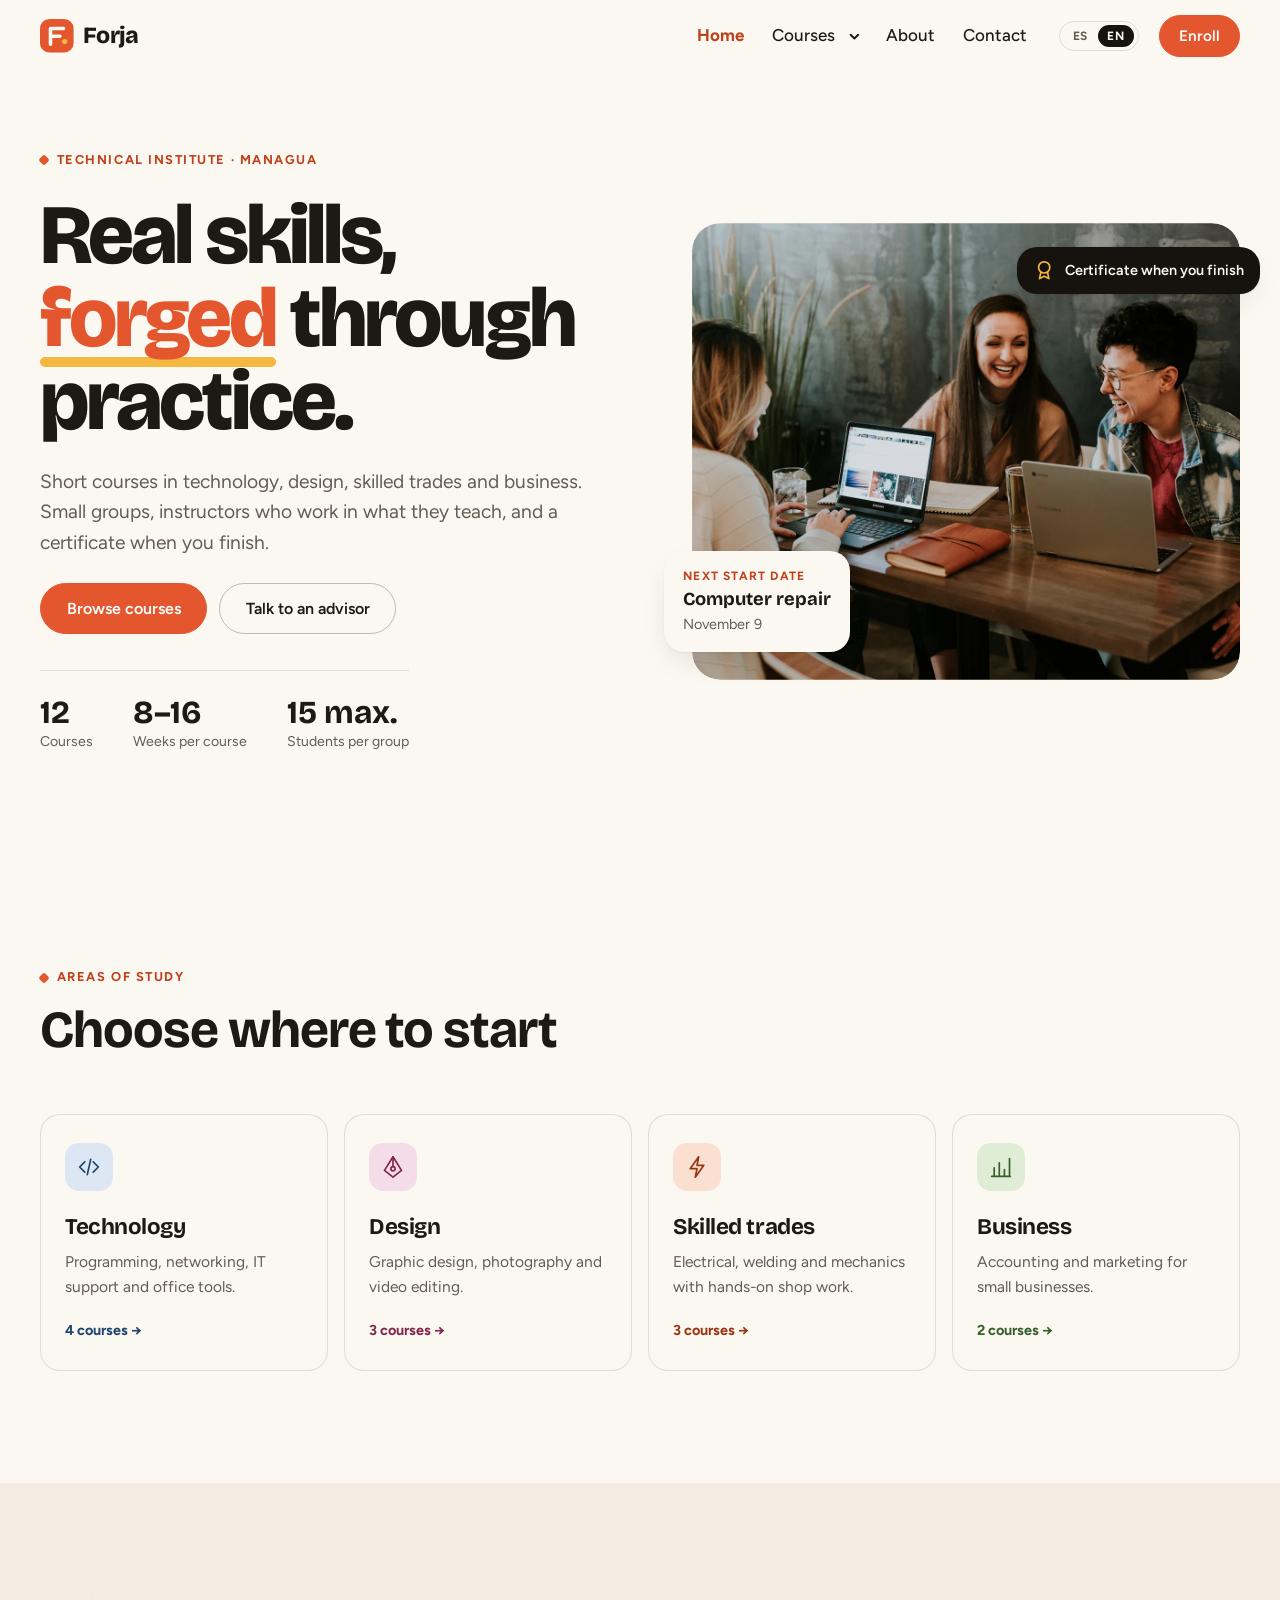
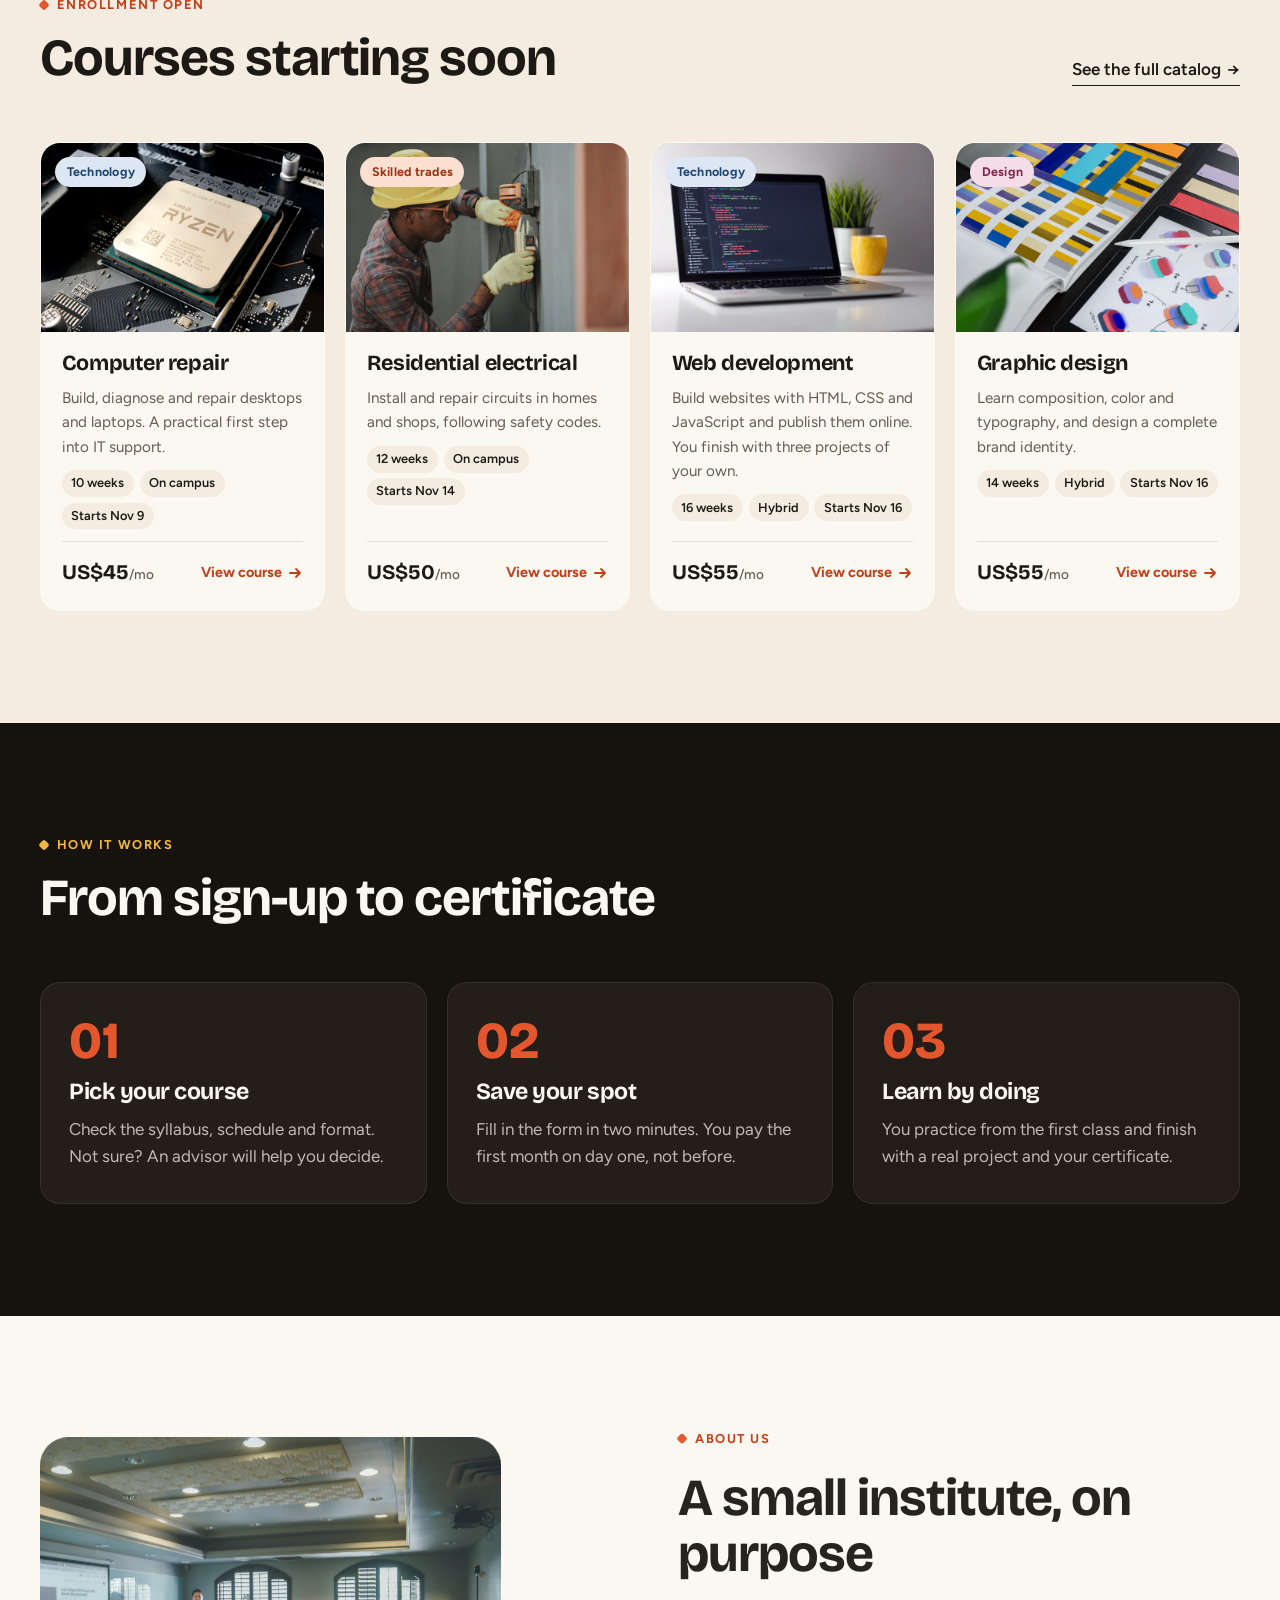
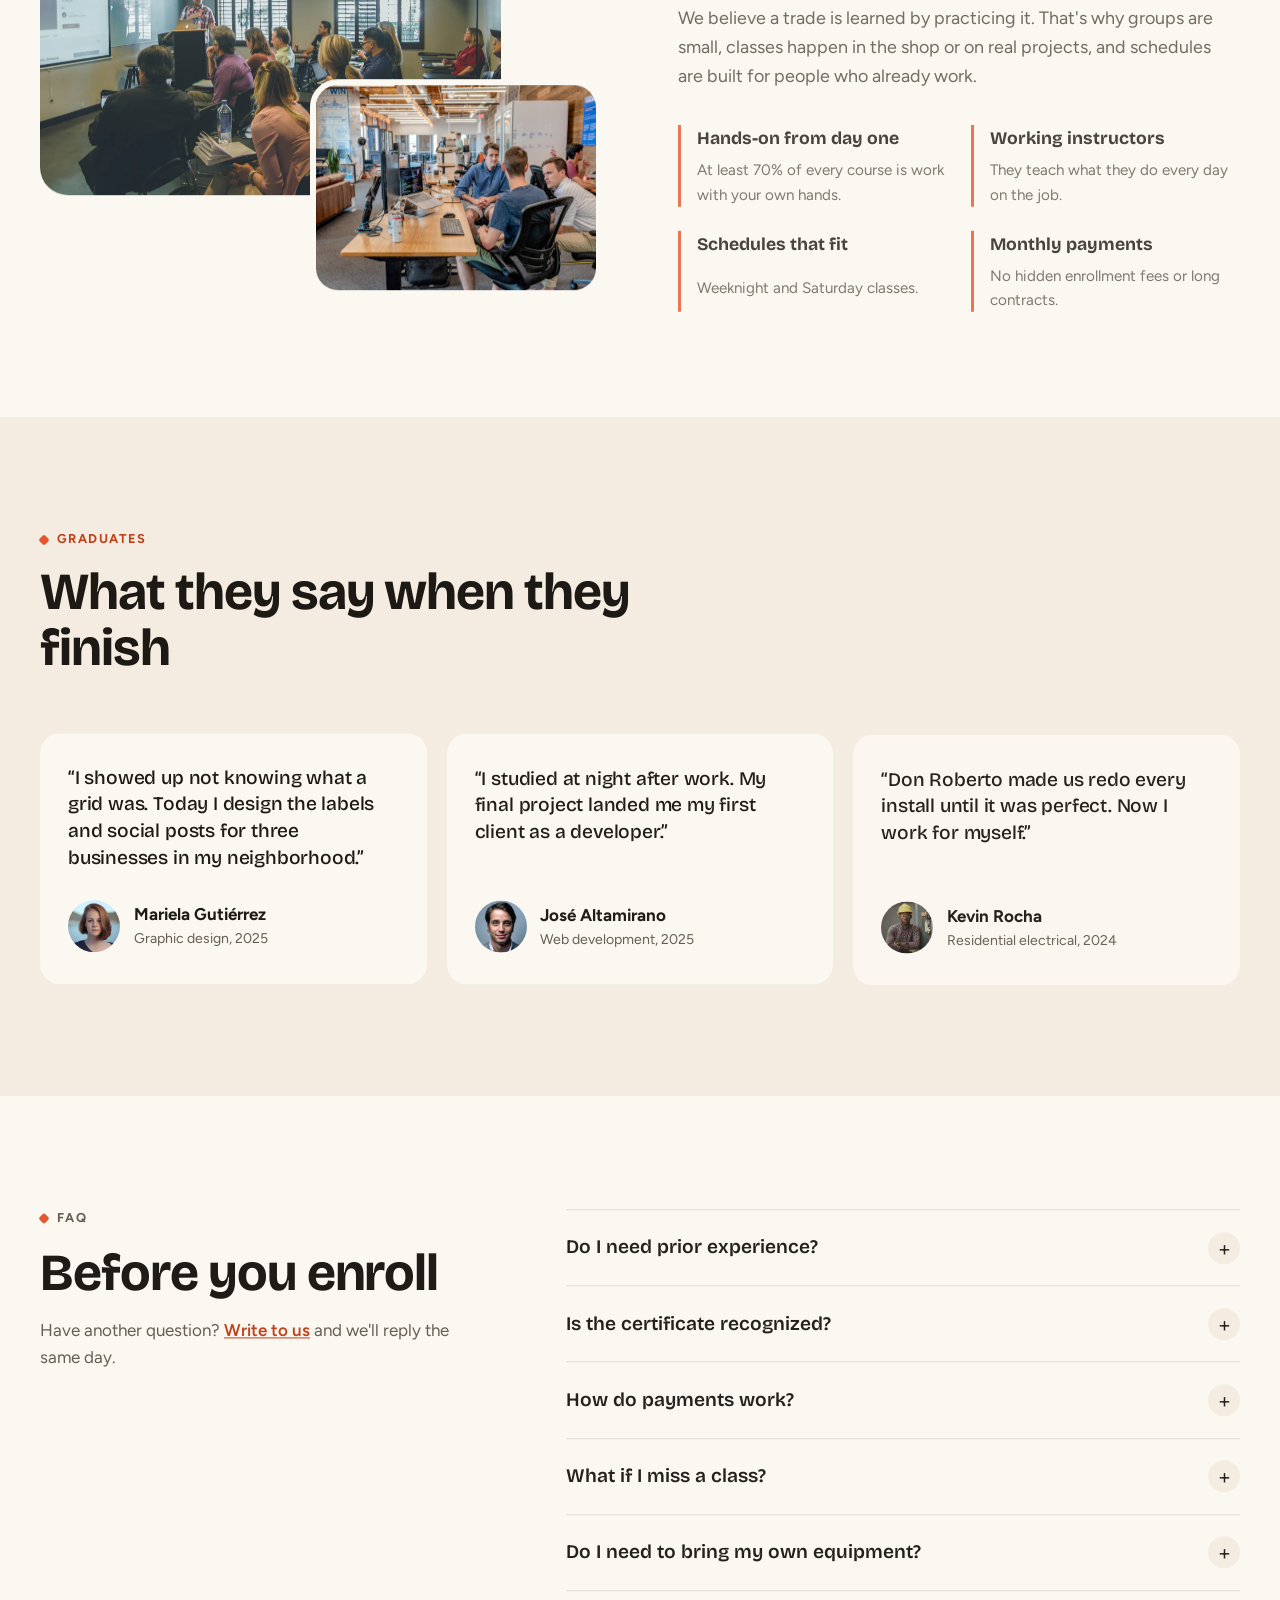
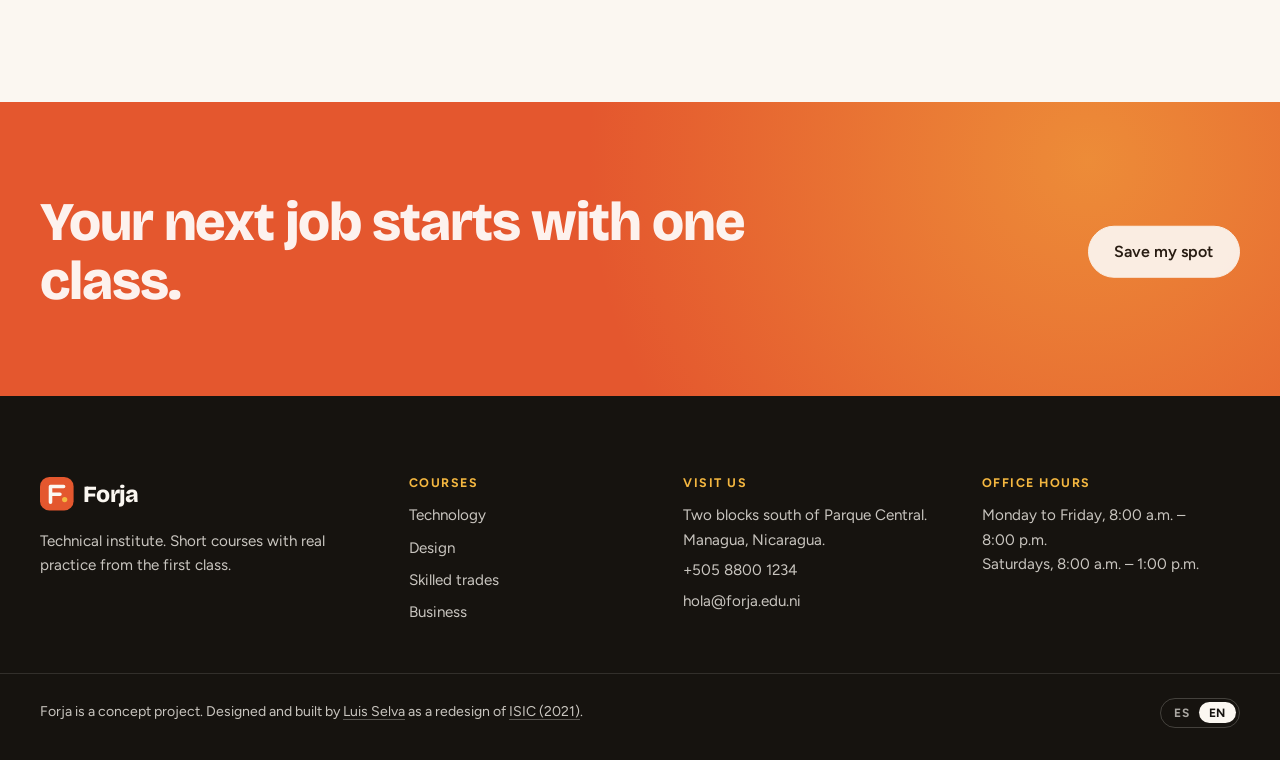
==== forja/index.html @ ca97a703 "Add Forja, a bilingual technical institute concept site, and feature it in the portfolio" ====
<!DOCTYPE html>
<html lang="es">
  <head>
    <meta charset="UTF-8" />
    <meta name="viewport" content="width=device-width, initial-scale=1.0" />
    <meta
      name="description"
      content="Forja, instituto técnico en Managua. Cursos cortos de tecnología, diseño, oficios técnicos y administración con práctica desde la primera clase."
    />
    <meta name="theme-color" content="#16130f" />
    <title>Forja · Instituto técnico</title>
    <link rel="icon" href="img/favicon.svg" type="image/svg+xml" />
    <link rel="preconnect" href="https://fonts.googleapis.com" />
    <link rel="preconnect" href="https://fonts.gstatic.com" crossorigin />
    <link
      href="https://fonts.googleapis.com/css2?family=Bricolage+Grotesque:opsz,wght@12..96,500..800&family=Figtree:wght@400;500;600;700&display=swap"
      rel="stylesheet"
    />
    <link rel="stylesheet" href="css/forja.css" />
    <script>
      document.documentElement.classList.add("js", "js-motion");
      setTimeout(() => document.documentElement.classList.remove("js-motion"), 2500);
    </script>
    <script defer src="../js/vendor/gsap.min.js"></script>
    <script defer src="../js/vendor/ScrollTrigger.min.js"></script>
    <script type="module" src="js/app.js"></script>
  </head>
  <body data-page="home">
    <a class="skip" href="#contenido" data-i18n="skip">Saltar al contenido</a>

    <header class="site-header">
      <div class="site-header__inner">
        <a class="logo" href="./" aria-label="Forja, inicio" data-i18n-aria="logo.label">
          <svg class="logo__mark" viewBox="0 0 32 32" aria-hidden="true"><rect width="32" height="32" rx="9" /><path d="M10 24V9h12.5M10 16.5h9" /><circle cx="23.5" cy="21.5" r="2.5" /></svg>
          <span>Forja</span>
        </a>
        <nav class="nav" aria-label="Principal" data-i18n-aria="nav.label">
          <button class="nav__toggle" type="button" aria-expanded="false" aria-controls="nav-menu">
            <span class="nav__toggle-bars" aria-hidden="true"></span>
            <span data-i18n="nav.menu">Menú</span>
          </button>
          <div class="nav__menu" id="nav-menu">
            <ul class="nav__list">
              <li><a class="nav__link" href="./" aria-current="page" data-i18n="nav.home">Inicio</a></li>
              <li class="nav__courses">
                <a class="nav__link" href="cursos.html" data-i18n="nav.courses">Cursos</a>
                <button class="nav__disclosure" type="button" aria-expanded="false" aria-controls="areas-panel" aria-label="Ver áreas de cursos" data-i18n-aria="nav.areas">
                  <svg viewBox="0 0 12 12" aria-hidden="true"><path d="M2.5 4.5 6 8l3.5-3.5" /></svg>
                </button>
                <div class="areas-panel" id="areas-panel">
                  <ul>
                    <li><a href="cursos.html?area=tecnologia"><strong data-i18n="area.tecnologia.name">Tecnología</strong><span data-i18n="area.tecnologia.blurb">Programación, redes, soporte y herramientas de oficina.</span></a></li>
                    <li><a href="cursos.html?area=diseno"><strong data-i18n="area.diseno.name">Diseño</strong><span data-i18n="area.diseno.blurb">Diseño gráfico, fotografía y edición de video.</span></a></li>
                    <li><a href="cursos.html?area=oficios"><strong data-i18n="area.oficios.name">Oficios técnicos</strong><span data-i18n="area.oficios.blurb">Electricidad, soldadura y mecánica con práctica en taller.</span></a></li>
                    <li><a href="cursos.html?area=administracion"><strong data-i18n="area.administracion.name">Administración</strong><span data-i18n="area.administracion.blurb">Contabilidad y marketing para negocios pequeños.</span></a></li>
                  </ul>
                  <a class="areas-panel__all" href="cursos.html" data-i18n="nav.allCourses">Ver todos los cursos</a>
                </div>
              </li>
              <li><a class="nav__link" href="./#nosotros" data-i18n="nav.about">Nosotros</a></li>
              <li><a class="nav__link" href="contacto.html" data-i18n="nav.contact">Contacto</a></li>
            </ul>
            <div class="lang" role="group" aria-label="Idioma" data-i18n-aria="lang.label">
              <button class="lang__option" type="button" data-lang="es" aria-pressed="true">ES</button>
              <button class="lang__option" type="button" data-lang="en" aria-pressed="false">EN</button>
            </div>
            <a class="btn btn--ember nav__cta" href="contacto.html" data-i18n="nav.cta">Inscríbete</a>
          </div>
        </nav>
      </div>
    </header>

    <main id="contenido">
      <section class="hero">
        <div class="container hero__grid">
          <div class="hero__copy">
            <p class="eyebrow" data-load data-i18n="hero.eyebrow">Instituto técnico · Managua</p>
            <h1 class="hero__title" data-load data-i18n="hero.title">Habilidades reales, <em>forjadas</em> con práctica.</h1>
            <p class="hero__lead" data-load data-i18n="hero.lead">
              Cursos cortos de tecnología, diseño, oficios técnicos y administración. Grupos pequeños, instructores que trabajan en lo que enseñan y certificado al terminar.
            </p>
            <div class="hero__actions" data-load>
              <a class="btn btn--ember btn--lg" href="cursos.html" data-i18n="hero.cta">Ver cursos</a>
              <a class="btn btn--ghost btn--lg" href="contacto.html" data-i18n="hero.secondary">Hablar con un asesor</a>
            </div>
            <dl class="hero__stats" data-load>
              <div><dt data-i18n="stats.courses">Cursos</dt><dd data-count-courses>12</dd></div>
              <div><dt data-i18n="stats.weeks">Semanas por curso</dt><dd>8–16</dd></div>
              <div><dt data-i18n="stats.group">Alumnos por grupo</dt><dd data-i18n="stats.groupValue">15 máx.</dd></div>
            </dl>
          </div>
          <div class="hero__visual">
            <figure class="hero__photo" data-load-media>
              <img src="img/hero.webp" alt="Estudiantes trabajando juntos con sus laptops" data-i18n-alt="hero.photoAlt" width="1200" height="1000" fetchpriority="high" />
            </figure>
            <div class="float-card float-card--start" data-float>
              <span class="float-card__label" data-i18n="hero.nextStart">Próximo inicio</span>
              <strong data-next-start-title>Reparación de computadoras</strong>
              <span data-next-start-date>9 de noviembre</span>
            </div>
            <div class="float-card float-card--cert" data-float>
              <svg viewBox="0 0 24 24" aria-hidden="true"><path d="M12 15a6 6 0 1 0 0-12 6 6 0 0 0 0 12Z" /><path d="m8.5 13.8-1.5 7.2 5-2.5 5 2.5-1.5-7.2" /></svg>
              <span data-i18n="hero.cert">Certificado al terminar</span>
            </div>
          </div>
        </div>
      </section>

      <section class="section" aria-labelledby="areas-title">
        <div class="container">
          <div class="section__head" data-reveal>
            <p class="eyebrow" data-i18n="areas.eyebrow">Áreas de estudio</p>
            <h2 class="section__title" id="areas-title" data-i18n="areas.title">Elige por dónde empezar</h2>
          </div>
          <ul class="areas" data-reveal-group>
            <li class="area-card area-card--tecnologia" data-reveal>
              <svg class="area-card__icon" viewBox="0 0 32 32" aria-hidden="true"><path d="m11 10-6 6 6 6M21 10l6 6-6 6M18 7l-4 18" /></svg>
              <h3><a href="cursos.html?area=tecnologia" data-i18n="area.tecnologia.name">Tecnología</a></h3>
              <p data-i18n="area.tecnologia.blurb">Programación, redes, soporte y herramientas de oficina.</p>
              <span class="area-card__count" data-area-count="tecnologia">4 cursos</span>
            </li>
            <li class="area-card area-card--diseno" data-reveal>
              <svg class="area-card__icon" viewBox="0 0 32 32" aria-hidden="true"><path d="M16 4 6 20l10 8 10-8L16 4Z" /><circle cx="16" cy="18" r="2.5" /><path d="M16 4v11.5" /></svg>
              <h3><a href="cursos.html?area=diseno" data-i18n="area.diseno.name">Diseño</a></h3>
              <p data-i18n="area.diseno.blurb">Diseño gráfico, fotografía y edición de video.</p>
              <span class="area-card__count" data-area-count="diseno">3 cursos</span>
            </li>
            <li class="area-card area-card--oficios" data-reveal>
              <svg class="area-card__icon" viewBox="0 0 32 32" aria-hidden="true"><path d="M18 4 8 18h8l-2 10 10-14h-8l2-10Z" /></svg>
              <h3><a href="cursos.html?area=oficios" data-i18n="area.oficios.name">Oficios técnicos</a></h3>
              <p data-i18n="area.oficios.blurb">Electricidad, soldadura y mecánica con práctica en taller.</p>
              <span class="area-card__count" data-area-count="oficios">3 cursos</span>
            </li>
            <li class="area-card area-card--administracion" data-reveal>
              <svg class="area-card__icon" viewBox="0 0 32 32" aria-hidden="true"><path d="M5 27h22M8 27V17M14 27V11M20 27v-8M26 27V6" /></svg>
              <h3><a href="cursos.html?area=administracion" data-i18n="area.administracion.name">Administración</a></h3>
              <p data-i18n="area.administracion.blurb">Contabilidad y marketing para negocios pequeños.</p>
              <span class="area-card__count" data-area-count="administracion">2 cursos</span>
            </li>
          </ul>
        </div>
      </section>

      <section class="section section--tint" aria-labelledby="featured-title">
        <div class="container">
          <div class="section__head section__head--split" data-reveal>
            <div>
              <p class="eyebrow" data-i18n="featured.eyebrow">Inscripciones abiertas</p>
              <h2 class="section__title" id="featured-title" data-i18n="featured.title">Cursos que empiezan pronto</h2>
            </div>
            <a class="link-arrow" href="cursos.html" data-i18n="featured.all">Ver el catálogo completo</a>
          </div>
          <div class="course-grid" data-featured></div>
        </div>
      </section>

      <section class="section section--dark" aria-labelledby="steps-title">
        <div class="container">
          <div class="section__head" data-reveal>
            <p class="eyebrow eyebrow--light" data-i18n="steps.eyebrow">Cómo funciona</p>
            <h2 class="section__title" id="steps-title" data-i18n="steps.title">De la inscripción al certificado</h2>
          </div>
          <ol class="steps">
            <li class="step" data-reveal>
              <span class="step__num" aria-hidden="true">01</span>
              <h3 data-i18n="steps.1.title">Elige tu curso</h3>
              <p data-i18n="steps.1.text">Revisa el temario, el horario y la modalidad. Si dudas, un asesor te ayuda a decidir.</p>
            </li>
            <li class="step" data-reveal>
              <span class="step__num" aria-hidden="true">02</span>
              <h3 data-i18n="steps.2.title">Reserva tu cupo</h3>
              <p data-i18n="steps.2.text">Completa el formulario en dos minutos. Pagas la primera mensualidad al iniciar, no antes.</p>
            </li>
            <li class="step" data-reveal>
              <span class="step__num" aria-hidden="true">03</span>
              <h3 data-i18n="steps.3.title">Aprende haciendo</h3>
              <p data-i18n="steps.3.text">Practicas desde la primera clase y terminas con un proyecto real y tu certificado.</p>
            </li>
          </ol>
        </div>
      </section>

      <section class="section about" id="nosotros" aria-labelledby="about-title">
        <div class="container about__grid">
          <div class="about__media" data-reveal>
            <img class="about__img about__img--main" src="img/aula.webp" alt="Un aula llena de estudiantes atendiendo una clase" data-i18n-alt="about.photo1Alt" width="900" height="700" loading="lazy" />
            <img class="about__img about__img--side" src="img/taller.webp" alt="Estudiantes trabajando en computadoras en un espacio abierto" data-i18n-alt="about.photo2Alt" width="700" height="520" loading="lazy" />
          </div>
          <div class="about__copy">
            <p class="eyebrow" data-reveal data-i18n="about.eyebrow">Nosotros</p>
            <h2 class="section__title" id="about-title" data-reveal data-i18n="about.title">Un instituto pequeño a propósito</h2>
            <p class="about__lead" data-reveal data-i18n="about.lead">
              Creemos que un oficio se aprende practicándolo. Por eso los grupos son pequeños, las clases son en taller o con proyectos reales, y los horarios están pensados para quien ya trabaja.
            </p>
            <ul class="values" data-reveal>
              <li>
                <strong data-i18n="about.v1.title">Práctica desde el día uno</strong>
                <span data-i18n="about.v1.text">Al menos el 70 % de cada curso es trabajo con tus manos.</span>
              </li>
              <li>
                <strong data-i18n="about.v2.title">Instructores en activo</strong>
                <span data-i18n="about.v2.text">Enseñan lo que hacen todos los días en su trabajo.</span>
              </li>
              <li>
                <strong data-i18n="about.v3.title">Horarios que encajan</strong>
                <span data-i18n="about.v3.text">Clases entre semana por la noche y los sábados.</span>
              </li>
              <li>
                <strong data-i18n="about.v4.title">Pagos mensuales</strong>
                <span data-i18n="about.v4.text">Sin matrícula escondida ni contratos largos.</span>
              </li>
            </ul>
          </div>
        </div>
      </section>

      <section class="section section--tint" aria-labelledby="voices-title">
        <div class="container">
          <div class="section__head" data-reveal>
            <p class="eyebrow" data-i18n="voices.eyebrow">Egresados</p>
            <h2 class="section__title" id="voices-title" data-i18n="voices.title">Lo que cuentan al terminar</h2>
          </div>
          <ul class="voices">
            <li class="voice" data-reveal>
              <blockquote data-i18n="voices.1.quote">“Llegué sin saber qué era una retícula. Hoy diseño las etiquetas y las redes de tres negocios de mi barrio.”</blockquote>
              <div class="voice__who">
                <img src="img/personas/mariela.webp" alt="" width="320" height="320" loading="lazy" />
                <div><strong>Mariela Gutiérrez</strong><span data-i18n="voices.1.course">Diseño gráfico, 2025</span></div>
              </div>
            </li>
            <li class="voice" data-reveal>
              <blockquote data-i18n="voices.2.quote">“Estudiaba de noche después del trabajo. Con el proyecto final conseguí mi primer cliente como programador.”</blockquote>
              <div class="voice__who">
                <img src="img/personas/jose.webp" alt="" width="320" height="320" loading="lazy" />
                <div><strong>José Altamirano</strong><span data-i18n="voices.2.course">Programación web, 2025</span></div>
              </div>
            </li>
            <li class="voice" data-reveal>
              <blockquote data-i18n="voices.3.quote">“Don Roberto nos hizo repetir cada instalación hasta que saliera perfecta. Ahora trabajo por mi cuenta.”</blockquote>
              <div class="voice__who">
                <img src="img/personas/kevin.webp" alt="" width="320" height="320" loading="lazy" />
                <div><strong>Kevin Rocha</strong><span data-i18n="voices.3.course">Electricidad residencial, 2024</span></div>
              </div>
            </li>
          </ul>
        </div>
      </section>

      <section class="section" aria-labelledby="faq-title">
        <div class="container faq">
          <div class="faq__head" data-reveal>
            <p class="eyebrow" data-i18n="faq.eyebrow">Preguntas frecuentes</p>
            <h2 class="section__title" id="faq-title" data-i18n="faq.title">Antes de inscribirte</h2>
            <p data-i18n="faq.text">¿Tienes otra duda? <a href="contacto.html">Escríbenos</a> y te respondemos el mismo día.</p>
          </div>
          <div class="faq__list" data-reveal>
            <details>
              <summary data-i18n="faq.1.q">¿Necesito experiencia previa?</summary>
              <p data-i18n="faq.1.a">La mayoría de cursos empiezan desde cero. Los de nivel intermedio indican en su página qué conviene saber antes.</p>
            </details>
            <details>
              <summary data-i18n="faq.2.q">¿El certificado tiene validez?</summary>
              <p data-i18n="faq.2.a">Recibes un certificado de Forja con las horas del curso y el proyecto final que completaste, útil para tu currículum y para mostrar a clientes.</p>
            </details>
            <details>
              <summary data-i18n="faq.3.q">¿Cómo funcionan los pagos?</summary>
              <p data-i18n="faq.3.a">Pagas una mensualidad durante lo que dura el curso. La primera se paga el día de inicio y puedes hacerlo en efectivo, con tarjeta o por transferencia.</p>
            </details>
            <details>
              <summary data-i18n="faq.4.q">¿Qué pasa si falto a una clase?</summary>
              <p data-i18n="faq.4.a">Las clases en línea quedan grabadas y en los cursos presenciales puedes reponer la práctica en otro grupo esa misma semana.</p>
            </details>
            <details>
              <summary data-i18n="faq.5.q">¿Tengo que llevar mi propio equipo?</summary>
              <p data-i18n="faq.5.a">El instituto pone las herramientas y los materiales de taller. Cada curso indica si necesitas laptop u otro equipo personal.</p>
            </details>
          </div>
        </div>
      </section>

      <section class="cta-band" aria-labelledby="cta-title">
        <div class="container cta-band__inner" data-reveal>
          <h2 id="cta-title" data-i18n="cta.title">Tu próximo trabajo empieza con una clase.</h2>
          <a class="btn btn--light btn--lg" href="contacto.html" data-i18n="cta.button">Reservar mi cupo</a>
        </div>
      </section>
    </main>

    <footer class="site-footer">
      <div class="container site-footer__grid">
        <div class="site-footer__brand">
          <a class="logo logo--light" href="./" aria-label="Forja, inicio" data-i18n-aria="logo.label">
            <svg class="logo__mark" viewBox="0 0 32 32" aria-hidden="true"><rect width="32" height="32" rx="9" /><path d="M10 24V9h12.5M10 16.5h9" /><circle cx="23.5" cy="21.5" r="2.5" /></svg>
            <span>Forja</span>
          </a>
          <p data-i18n="footer.tagline">Instituto técnico. Cursos cortos con práctica real desde la primera clase.</p>
        </div>
        <nav aria-label="Cursos" data-i18n-aria="footer.coursesLabel">
          <h2 class="site-footer__title" data-i18n="nav.courses">Cursos</h2>
          <ul>
            <li><a href="cursos.html?area=tecnologia" data-i18n="area.tecnologia.name">Tecnología</a></li>
            <li><a href="cursos.html?area=diseno" data-i18n="area.diseno.name">Diseño</a></li>
            <li><a href="cursos.html?area=oficios" data-i18n="area.oficios.name">Oficios técnicos</a></li>
            <li><a href="cursos.html?area=administracion" data-i18n="area.administracion.name">Administración</a></li>
          </ul>
        </nav>
        <div>
          <h2 class="site-footer__title" data-i18n="footer.visit">Visítanos</h2>
          <address>
            <span data-i18n="contact.address">Del Parque Central, 2 cuadras al sur. Managua, Nicaragua.</span>
            <span>+505 8800 1234</span>
            <span>hola@forja.edu.ni</span>
          </address>
        </div>
        <div>
          <h2 class="site-footer__title" data-i18n="footer.hours">Atención</h2>
          <p data-i18n="contact.hours">Lunes a viernes, 8:00&nbsp;a.&nbsp;m. – 8:00&nbsp;p.&nbsp;m.<br />Sábados, 8:00&nbsp;a.&nbsp;m. – 1:00&nbsp;p.&nbsp;m.</p>
        </div>
      </div>
      <div class="container site-footer__bottom">
        <p data-i18n="footer.concept">
          Forja es un proyecto conceptual. Diseñado y desarrollado por <a href="../">Luis Selva</a> como rediseño de <a href="https://luis08201.github.io/isic-version2021/">ISIC (2021)</a>.
        </p>
        <div class="lang lang--footer" role="group" aria-label="Idioma" data-i18n-aria="lang.label">
          <button class="lang__option" type="button" data-lang="es" aria-pressed="true">ES</button>
          <button class="lang__option" type="button" data-lang="en" aria-pressed="false">EN</button>
        </div>
      </div>
    </footer>
  </body>
</html>
---- forja/css/forja.css ----
:root {
  --coal: #16130f;
  --coal-2: #231e19;
  --coal-3: #322b24;
  --paper: #fbf7f1;
  --cream: #f4ece0;
  --sand: #e6d8c4;
  --ink: #1d1a16;
  --muted: #655c51;
  --ember: #e4572e;
  --ember-deep: #c13f19;
  --amber: #f4b740;
  --line: rgba(29, 26, 22, 0.12);
  --danger: #b4321b;
  --display: "Bricolage Grotesque", "Arial Narrow", Arial, sans-serif;
  --body: "Figtree", "Helvetica Neue", Arial, sans-serif;
  --radius-sm: 12px;
  --radius: 20px;
  --radius-lg: 28px;
  --shadow: 0 1px 2px rgba(29, 26, 22, 0.05), 0 12px 32px -12px rgba(29, 26, 22, 0.18);
  --gutter: max(clamp(1.25rem, 4vw, 2.5rem), calc((100vw - 1200px) / 2));
  --header-h: 4.5rem;
  color-scheme: light;
}

*,
*::before,
*::after {
  box-sizing: border-box;
}

html {
  scroll-behavior: smooth;
  scroll-padding-top: calc(var(--header-h) + 1rem);
}

body {
  margin: 0;
  background: var(--paper);
  color: var(--ink);
  font-family: var(--body);
  font-size: 1.0625rem;
  line-height: 1.6;
  -webkit-font-smoothing: antialiased;
}

body.is-locked {
  overflow: hidden;
}

img,
svg {
  display: block;
  max-width: 100%;
}

a {
  color: inherit;
}

h1,
h2,
h3 {
  font-family: var(--display);
  line-height: 1.08;
  letter-spacing: -0.02em;
  margin: 0;
}

p {
  margin: 0;
}

:focus-visible {
  outline: 2.5px solid var(--ember);
  outline-offset: 3px;
  border-radius: 6px;
}

::selection {
  background: var(--amber);
  color: var(--coal);
}

.visually-hidden {
  position: absolute;
  width: 1px;
  height: 1px;
  overflow: hidden;
  clip-path: inset(50%);
  white-space: nowrap;
}

.skip {
  position: fixed;
  left: 1rem;
  top: -4rem;
  z-index: 100;
  background: var(--coal);
  color: var(--paper);
  padding: 0.6rem 1rem;
  border-radius: 999px;
  text-decoration: none;
}

.skip:focus {
  top: 1rem;
}

.container {
  padding-inline: var(--gutter);
}

.js-motion [data-load],
.js-motion [data-load-media],
.js-motion [data-float] {
  opacity: 0;
}

/* Buttons */

.btn {
  --btn-bg: var(--coal);
  --btn-fg: var(--paper);
  display: inline-flex;
  align-items: center;
  justify-content: center;
  gap: 0.5rem;
  padding: 0.7rem 1.2rem;
  border: 1.5px solid var(--btn-bg);
  border-radius: 999px;
  background: var(--btn-bg);
  color: var(--btn-fg);
  font: 600 0.95rem/1.2 var(--body);
  text-decoration: none;
  cursor: pointer;
  transition:
    background-color 0.25s ease,
    border-color 0.25s ease,
    color 0.25s ease,
    transform 0.25s ease;
}

.btn:hover {
  transform: translateY(-1px);
}

.btn:active {
  transform: translateY(0);
}

.btn--lg {
  padding: 0.95rem 1.6rem;
  font-size: 1rem;
}

.btn--block {
  width: 100%;
}

.btn--ember {
  --btn-bg: var(--ember);
  --btn-fg: #fff;
}

.btn--ember:hover {
  --btn-bg: var(--ember-deep);
}

.btn--ghost {
  --btn-bg: transparent;
  --btn-fg: var(--ink);
  border-color: rgba(29, 26, 22, 0.28);
}

.btn--ghost:hover {
  border-color: var(--ink);
  background: var(--ink);
  color: var(--paper);
}

.btn--light {
  --btn-bg: var(--paper);
  --btn-fg: var(--coal);
}

.btn--light:hover {
  --btn-bg: var(--coal);
  --btn-fg: var(--paper);
}

.btn:disabled {
  opacity: 0.7;
  cursor: progress;
  transform: none;
}

.link-arrow {
  display: inline-flex;
  align-items: center;
  gap: 0.4rem;
  font-weight: 600;
  text-decoration: none;
  border-bottom: 1.5px solid currentColor;
  padding-bottom: 0.1rem;
}

.link-arrow::after {
  content: "→";
  transition: transform 0.25s ease;
}

.link-arrow:hover::after {
  transform: translateX(4px);
}

.eyebrow {
  display: inline-flex;
  align-items: center;
  gap: 0.55rem;
  font-size: 0.8rem;
  font-weight: 700;
  letter-spacing: 0.12em;
  text-transform: uppercase;
  color: var(--ember-deep);
}

.eyebrow::before {
  content: "";
  width: 0.5rem;
  height: 0.5rem;
  border-radius: 2px;
  background: var(--ember);
  transform: rotate(45deg);
}

.eyebrow--light {
  color: var(--amber);
}

.eyebrow--light::before {
  background: var(--amber);
}

.tag {
  display: inline-block;
  padding: 0.3rem 0.7rem;
  border-radius: 999px;
  font-size: 0.78rem;
  font-weight: 700;
  letter-spacing: 0.02em;
  background: var(--tag-bg);
  color: var(--tag-fg);
}

.tag--tecnologia,
.area-card--tecnologia {
  --tag-bg: #dde7f4;
  --tag-fg: #1f4670;
}

.tag--diseno,
.area-card--diseno {
  --tag-bg: #f4dde8;
  --tag-fg: #82264f;
}

.tag--oficios,
.area-card--oficios {
  --tag-bg: #fbe0d2;
  --tag-fg: #9a3412;
}

.tag--administracion,
.area-card--administracion {
  --tag-bg: #dfecd6;
  --tag-fg: #35602a;
}

/* Header */

.site-header {
  position: sticky;
  top: 0;
  z-index: 50;
  background: rgba(251, 247, 241, 0.86);
  backdrop-filter: saturate(1.4) blur(14px);
  -webkit-backdrop-filter: saturate(1.4) blur(14px);
  border-bottom: 1px solid transparent;
  transition: border-color 0.3s ease, box-shadow 0.3s ease;
}

.site-header.is-scrolled {
  border-bottom-color: var(--line);
}

.site-header__inner {
  display: flex;
  align-items: center;
  justify-content: space-between;
  gap: 1.5rem;
  min-height: var(--header-h);
  padding-inline: var(--gutter);
}

.logo {
  display: inline-flex;
  align-items: center;
  gap: 0.6rem;
  font-family: var(--display);
  font-size: 1.45rem;
  font-weight: 800;
  letter-spacing: -0.03em;
  text-decoration: none;
}

.logo__mark {
  width: 2.1rem;
  height: 2.1rem;
}

.logo__mark rect {
  fill: var(--ember);
}

.logo__mark path {
  fill: none;
  stroke: var(--paper);
  stroke-width: 3.4;
  stroke-linecap: round;
  stroke-linejoin: round;
}

.logo__mark circle {
  fill: var(--amber);
}

.logo--light {
  color: var(--paper);
}

.nav__toggle {
  display: none;
}

.nav__menu {
  display: flex;
  align-items: center;
  gap: 1.25rem;
}

.nav__list {
  display: flex;
  align-items: center;
  gap: 0.25rem;
  margin: 0;
  padding: 0;
  list-style: none;
}

.nav__link {
  display: inline-block;
  padding: 0.5rem 0.75rem;
  border-radius: 999px;
  font-weight: 500;
  text-decoration: none;
  transition: background-color 0.2s ease;
}

.nav__link:hover {
  background: var(--cream);
}

.nav__link[aria-current="page"] {
  font-weight: 700;
  color: var(--ember-deep);
}

.nav__courses {
  position: relative;
  display: flex;
  align-items: center;
}

.nav__courses .nav__link {
  padding-right: 0.3rem;
}

.nav__disclosure {
  display: none;
  place-items: center;
  width: 1.9rem;
  height: 1.9rem;
  padding: 0;
  border: 0;
  border-radius: 999px;
  background: transparent;
  color: inherit;
  cursor: pointer;
}

.js .nav__disclosure {
  display: grid;
}

.nav__disclosure:hover {
  background: var(--cream);
}

.nav__disclosure svg {
  width: 0.8rem;
  fill: none;
  stroke: currentColor;
  stroke-width: 1.8;
  stroke-linecap: round;
  stroke-linejoin: round;
  transition: transform 0.25s ease;
}

.nav__courses.is-open .nav__disclosure svg {
  transform: rotate(180deg);
}

.areas-panel {
  display: none;
  position: absolute;
  top: calc(100% + 0.6rem);
  left: -1rem;
  width: min(34rem, 80vw);
  padding: 0.75rem;
  border: 1px solid var(--line);
  border-radius: var(--radius);
  background: var(--paper);
  box-shadow: var(--shadow);
}

/* Bridges the gap so the pointer can travel from the link to the panel. */
.areas-panel::before {
  content: "";
  position: absolute;
  inset: -0.8rem 0 100%;
}

.nav__courses.is-open .areas-panel {
  display: block;
  animation: panel-in 0.22s ease-out;
}

@keyframes panel-in {
  from {
    opacity: 0;
    transform: translateY(-6px);
  }
}

.areas-panel ul {
  display: grid;
  grid-template-columns: 1fr 1fr;
  gap: 0.25rem;
  margin: 0;
  padding: 0;
  list-style: none;
}

.areas-panel ul a {
  display: grid;
  gap: 0.15rem;
  padding: 0.8rem 0.9rem;
  border-radius: var(--radius-sm);
  text-decoration: none;
  transition: background-color 0.2s ease;
}

.areas-panel ul a:hover {
  background: var(--cream);
}

.areas-panel strong {
  font-family: var(--display);
  font-size: 1.05rem;
}

.areas-panel span {
  font-size: 0.88rem;
  line-height: 1.4;
  color: var(--muted);
}

.areas-panel__all {
  display: block;
  margin-top: 0.4rem;
  padding: 0.75rem 0.9rem;
  border-top: 1px solid var(--line);
  font-weight: 600;
  color: var(--ember-deep);
  text-decoration: none;
}

.areas-panel__all::after {
  content: " →";
}

.lang {
  display: inline-flex;
  padding: 0.2rem;
  border: 1px solid var(--line);
  border-radius: 999px;
}

.lang__option {
  padding: 0.3rem 0.6rem;
  border: 0;
  border-radius: 999px;
  background: transparent;
  color: var(--muted);
  font: 700 0.75rem/1 var(--body);
  letter-spacing: 0.06em;
  cursor: pointer;
  transition: background-color 0.2s ease, color 0.2s ease;
}

.lang__option[aria-pressed="true"] {
  background: var(--coal);
  color: var(--paper);
}

.lang--footer {
  border-color: rgba(251, 247, 241, 0.2);
}

.lang--footer .lang__option {
  color: rgba(251, 247, 241, 0.65);
}

.lang--footer .lang__option[aria-pressed="true"] {
  background: var(--paper);
  color: var(--coal);
}

@media (max-width: 960px) {
  .js .nav__toggle {
    display: inline-flex;
    align-items: center;
    gap: 0.6rem;
    padding: 0.55rem 0.9rem;
    border: 1px solid var(--line);
    border-radius: 999px;
    background: var(--paper);
    color: inherit;
    font: 600 0.9rem/1 var(--body);
    cursor: pointer;
  }

  .nav__toggle-bars,
  .nav__toggle-bars::before,
  .nav__toggle-bars::after {
    display: block;
    width: 1rem;
    height: 1.5px;
    background: currentColor;
    transition: transform 0.25s ease, opacity 0.2s ease;
  }

  .nav__toggle-bars {
    position: relative;
  }

  .nav__toggle-bars::before,
  .nav__toggle-bars::after {
    content: "";
    position: absolute;
  }

  .nav__toggle-bars::before {
    top: -5px;
  }

  .nav__toggle-bars::after {
    top: 5px;
  }

  .is-menu-open .nav__toggle-bars {
    background: transparent;
  }

  .is-menu-open .nav__toggle-bars::before {
    transform: translateY(5px) rotate(45deg);
  }

  .is-menu-open .nav__toggle-bars::after {
    transform: translateY(-5px) rotate(-45deg);
  }

  .js .nav__menu {
    display: none;
    position: fixed;
    inset: var(--header-h) 0 0;
    flex-direction: column;
    align-items: stretch;
    gap: 1.5rem;
    padding: 1.5rem var(--gutter) 2rem;
    background: var(--paper);
    overflow-y: auto;
  }

  .js .is-menu-open .nav__menu {
    display: flex;
    animation: panel-in 0.25s ease-out;
  }

  /* backdrop-filter would make the fixed menu panel size itself to the header. */
  .site-header.is-menu-open {
    backdrop-filter: none;
    -webkit-backdrop-filter: none;
    background: var(--paper);
    border-bottom-color: var(--line);
  }

  .nav__list {
    flex-direction: column;
    align-items: stretch;
    gap: 0;
  }

  .nav__list > li {
    border-bottom: 1px solid var(--line);
  }

  .nav__link {
    display: block;
    padding: 1rem 0;
    font-family: var(--display);
    font-size: 1.5rem;
    font-weight: 600;
    border-radius: 0;
  }

  .nav__link:hover {
    background: none;
  }

  .nav__courses {
    flex-wrap: wrap;
    justify-content: space-between;
  }

  .nav__courses .nav__link {
    flex: 1;
  }

  .nav__disclosure {
    width: 2.75rem;
    height: 2.75rem;
    border: 1px solid var(--line);
  }

  .areas-panel {
    position: static;
    width: 100%;
    padding: 0 0 1rem;
    border: 0;
    box-shadow: none;
    background: none;
  }

  .areas-panel::before {
    content: none;
  }

  .areas-panel ul {
    grid-template-columns: 1fr;
  }

  .areas-panel ul a {
    padding: 0.7rem 0.9rem;
    background: var(--cream);
  }

  .nav__cta {
    padding: 1rem;
    font-size: 1.05rem;
  }

  .lang {
    align-self: flex-start;
  }
}

@media (max-width: 960px) {
  html:not(.js) .nav__menu {
    flex-wrap: wrap;
    justify-content: flex-end;
  }
}

/* Sections */

.section {
  padding-block: clamp(4rem, 9vw, 7rem);
}

.section--tint {
  background: var(--cream);
}

.section--dark {
  background: var(--coal);
  color: var(--paper);
}

.section__head {
  display: grid;
  gap: 0.9rem;
  max-width: 44rem;
  margin-bottom: clamp(2rem, 5vw, 3.5rem);
}

.section__head--split {
  display: flex;
  max-width: none;
  align-items: flex-end;
  justify-content: space-between;
  flex-wrap: wrap;
  gap: 1.5rem;
}

.section__head--split > div {
  display: grid;
  gap: 0.9rem;
}

.section__title {
  font-size: clamp(2rem, 4.4vw, 3.25rem);
  font-weight: 700;
}

.section__title--sm {
  font-size: clamp(1.6rem, 3vw, 2.2rem);
}

/* Hero */

.hero {
  padding-block: clamp(2.5rem, 6vw, 5rem) clamp(4rem, 8vw, 6.5rem);
  overflow: hidden;
}

.hero__grid {
  display: grid;
  grid-template-columns: 1.05fr 1fr;
  align-items: center;
  gap: clamp(2.5rem, 6vw, 5rem);
}

.hero__copy {
  display: grid;
  gap: 1.5rem;
  justify-items: start;
}

.hero__title {
  isolation: isolate;
  font-size: clamp(2.8rem, 6.6vw, 5.4rem);
  font-weight: 800;
  line-height: 0.98;
  letter-spacing: -0.035em;
}

.hero__title em,
.page-head__title em {
  position: relative;
  font-style: normal;
  color: var(--ember);
  white-space: nowrap;
}

.hero__title em::after {
  content: "";
  position: absolute;
  left: 0;
  right: 0;
  bottom: 0.02em;
  height: 0.12em;
  border-radius: 999px;
  background: var(--amber);
  z-index: -1;
}

.hero__lead {
  max-width: 34rem;
  font-size: clamp(1.05rem, 1.6vw, 1.2rem);
  color: var(--muted);
}

.hero__actions {
  display: flex;
  flex-wrap: wrap;
  gap: 0.75rem;
}

.hero__stats {
  display: flex;
  flex-wrap: wrap;
  gap: 1.25rem 2.5rem;
  margin: 0.75rem 0 0;
  padding-top: 1.5rem;
  border-top: 1px solid var(--line);
}

.hero__stats div {
  display: flex;
  flex-direction: column-reverse;
}

.hero__stats dt {
  font-size: 0.88rem;
  color: var(--muted);
}

.hero__stats dd {
  margin: 0;
  font-family: var(--display);
  font-size: 2rem;
  font-weight: 700;
  line-height: 1.1;
}

.hero__visual {
  position: relative;
}

.hero__photo {
  margin: 0;
  aspect-ratio: 6 / 5;
  border-radius: var(--radius-lg);
  overflow: hidden;
  background: var(--sand);
}

.hero__photo img {
  width: 100%;
  height: 100%;
  object-fit: cover;
}

.float-card {
  position: absolute;
  display: grid;
  gap: 0.15rem;
  padding: 1rem 1.2rem;
  border-radius: var(--radius);
  background: var(--paper);
  box-shadow: var(--shadow);
}

.float-card--start {
  left: -1.75rem;
  bottom: 1.75rem;
  max-width: 15rem;
}

.float-card__label {
  font-size: 0.75rem;
  font-weight: 700;
  letter-spacing: 0.1em;
  text-transform: uppercase;
  color: var(--ember-deep);
}

.float-card--start strong {
  font-family: var(--display);
  font-size: 1.15rem;
  line-height: 1.2;
}

.float-card--start span:last-child {
  font-size: 0.9rem;
  color: var(--muted);
}

.float-card--cert {
  top: 1.5rem;
  right: -1.25rem;
  display: flex;
  align-items: center;
  gap: 0.6rem;
  padding: 0.75rem 1rem;
  background: var(--coal);
  color: var(--paper);
  font-weight: 600;
  font-size: 0.9rem;
}

.float-card--cert svg {
  width: 1.4rem;
  fill: none;
  stroke: var(--amber);
  stroke-width: 1.8;
  stroke-linejoin: round;
}

/* Areas */

.areas {
  display: grid;
  grid-template-columns: repeat(4, 1fr);
  gap: 1rem;
  margin: 0;
  padding: 0;
  list-style: none;
}

.area-card {
  position: relative;
  display: grid;
  align-content: start;
  gap: 0.7rem;
  padding: 1.75rem 1.5rem;
  border: 1px solid var(--line);
  border-radius: var(--radius);
  background: var(--paper);
  transition: transform 0.3s ease, box-shadow 0.3s ease, border-color 0.3s ease;
}

.area-card:hover {
  transform: translateY(-4px);
  border-color: transparent;
  box-shadow: var(--shadow);
}

.area-card__icon {
  width: 3rem;
  height: 3rem;
  padding: 0.65rem;
  margin-bottom: 0.75rem;
  border-radius: 14px;
  background: var(--tag-bg);
  fill: none;
  stroke: var(--tag-fg);
  stroke-width: 2;
  stroke-linecap: round;
  stroke-linejoin: round;
}

.area-card h3 {
  font-size: 1.4rem;
}

.area-card h3 a {
  text-decoration: none;
}

.area-card h3 a::after {
  content: "";
  position: absolute;
  inset: 0;
  border-radius: inherit;
}

.area-card p {
  color: var(--muted);
  font-size: 0.97rem;
}

.area-card__count {
  margin-top: 0.5rem;
  font-weight: 700;
  font-size: 0.9rem;
  color: var(--tag-fg);
}

.area-card__count::after {
  content: " →";
}

/* Course cards */

.course-grid {
  position: relative;
  display: grid;
  grid-template-columns: repeat(auto-fill, minmax(min(100%, 17.5rem), 1fr));
  gap: 1.25rem;
}

.course-card {
  position: relative;
  display: flex;
  flex-direction: column;
  border-radius: var(--radius);
  background: var(--paper);
  border: 1px solid var(--line);
  overflow: hidden;
  transition: transform 0.3s ease, box-shadow 0.3s ease;
}

.section--tint .course-card {
  border-color: transparent;
}

.course-card:hover {
  transform: translateY(-4px);
  box-shadow: var(--shadow);
}

.course-card:focus-within {
  box-shadow: 0 0 0 2.5px var(--ember);
}

.course-card__media {
  position: relative;
  aspect-ratio: 3 / 2;
  background: var(--sand);
  overflow: hidden;
}

.course-card__media img {
  width: 100%;
  height: 100%;
  object-fit: cover;
  transition: transform 0.6s ease;
}

.course-card:hover .course-card__media img {
  transform: scale(1.05);
}

.course-card__media .tag {
  position: absolute;
  left: 0.9rem;
  top: 0.9rem;
}

.course-card__body {
  display: flex;
  flex-direction: column;
  flex: 1;
  gap: 0.7rem;
  padding: 1.25rem 1.3rem 1.3rem;
}

.course-card__title {
  font-size: 1.35rem;
  font-weight: 700;
}

.course-card__title a {
  text-decoration: none;
}

.course-card__title a:focus-visible {
  outline: none;
}

.course-card__title a::after {
  content: "";
  position: absolute;
  inset: 0;
}

.course-card__summary {
  font-size: 0.95rem;
  color: var(--muted);
}

.course-card__meta {
  display: flex;
  flex-wrap: wrap;
  gap: 0.35rem;
  margin: 0;
  padding: 0;
  list-style: none;
}

.course-card__meta li {
  padding: 0.2rem 0.6rem;
  border-radius: 999px;
  background: var(--cream);
  font-size: 0.8rem;
  font-weight: 600;
}

.section--tint .course-card__meta li {
  background: var(--cream);
}

.course-card__foot {
  display: flex;
  align-items: center;
  justify-content: space-between;
  margin-top: auto;
  padding-top: 0.9rem;
  border-top: 1px solid var(--line);
}

.price {
  font-family: var(--display);
  font-size: 1.3rem;
  font-weight: 700;
}

.price small {
  font-family: var(--body);
  font-size: 0.85rem;
  font-weight: 500;
  color: var(--muted);
}

.course-card__cta {
  display: inline-flex;
  align-items: center;
  gap: 0.35rem;
  font-size: 0.9rem;
  font-weight: 700;
  color: var(--ember-deep);
}

.course-card__cta svg {
  width: 1rem;
  fill: none;
  stroke: currentColor;
  stroke-width: 1.8;
  stroke-linecap: round;
  stroke-linejoin: round;
  transition: transform 0.25s ease;
}

.course-card:hover .course-card__cta svg {
  transform: translateX(3px);
}

/* Steps */

.steps {
  display: grid;
  grid-template-columns: repeat(3, 1fr);
  gap: 1.25rem;
  margin: 0;
  padding: 0;
  list-style: none;
}

.step {
  display: grid;
  gap: 0.75rem;
  align-content: start;
  padding: 2rem 1.75rem;
  border-radius: var(--radius);
  background: var(--coal-2);
  border: 1px solid rgba(251, 247, 241, 0.08);
}

.step__num {
  font-family: var(--display);
  font-size: 3.25rem;
  font-weight: 800;
  line-height: 1;
  color: var(--ember);
}

.step h3 {
  font-size: 1.45rem;
}

.step p {
  color: rgba(251, 247, 241, 0.72);
}

/* About */

.about__grid {
  display: grid;
  grid-template-columns: 1fr 1fr;
  align-items: center;
  gap: clamp(2.5rem, 6vw, 5rem);
}

.about__media {
  position: relative;
  padding-bottom: 18%;
}

.about__img {
  height: auto;
  border-radius: var(--radius-lg);
  object-fit: cover;
}

.about__img--main {
  width: 82%;
  aspect-ratio: 9 / 7;
}

.about__img--side {
  position: absolute;
  right: 0;
  bottom: 0;
  width: 52%;
  aspect-ratio: 7 / 5.2;
  border: 6px solid var(--paper);
}

.about__copy {
  display: grid;
  gap: 1.25rem;
  justify-items: start;
}

.about__lead {
  font-size: 1.12rem;
  color: var(--muted);
}

.values {
  display: grid;
  grid-template-columns: 1fr 1fr;
  gap: 1.5rem;
  margin: 0.75rem 0 0;
  padding: 0;
  list-style: none;
}

.values li {
  display: grid;
  gap: 0.3rem;
  padding-left: 1rem;
  border-left: 3px solid var(--ember);
}

.values strong {
  font-family: var(--display);
  font-size: 1.1rem;
}

.values span {
  font-size: 0.95rem;
  color: var(--muted);
}

/* Testimonials */

.voices {
  display: grid;
  grid-template-columns: repeat(3, 1fr);
  gap: 1.25rem;
  margin: 0;
  padding: 0;
  list-style: none;
}

.voice {
  display: flex;
  flex-direction: column;
  justify-content: space-between;
  gap: 1.75rem;
  padding: 2rem 1.75rem;
  border-radius: var(--radius);
  background: var(--paper);
}

.voice blockquote {
  margin: 0;
  font-family: var(--display);
  font-size: 1.2rem;
  font-weight: 500;
  line-height: 1.4;
  letter-spacing: -0.01em;
}

.voice__who {
  display: flex;
  align-items: center;
  gap: 0.85rem;
}

.voice__who img,
.instructor__who img {
  width: 3.25rem;
  height: 3.25rem;
  border-radius: 50%;
  object-fit: cover;
}

.voice__who div,
.instructor__who div {
  display: grid;
}

.voice__who span,
.instructor__who span {
  font-size: 0.88rem;
  color: var(--muted);
}

/* FAQ */

.faq {
  display: grid;
  grid-template-columns: 0.8fr 1.2fr;
  gap: clamp(2rem, 6vw, 5rem);
  align-items: start;
}

.faq__head {
  display: grid;
  gap: 1rem;
  justify-items: start;
}

.faq__head p {
  color: var(--muted);
}

.faq__head a {
  color: var(--ember-deep);
  font-weight: 600;
}

.faq__list {
  border-top: 1px solid var(--line);
}

.faq__list details {
  border-bottom: 1px solid var(--line);
}

.faq__list summary {
  display: flex;
  justify-content: space-between;
  align-items: center;
  gap: 1rem;
  padding: 1.35rem 0;
  font-family: var(--display);
  font-size: 1.2rem;
  font-weight: 600;
  cursor: pointer;
  list-style: none;
}

.faq__list summary::-webkit-details-marker {
  display: none;
}

.faq__list summary::after {
  content: "+";
  flex: none;
  display: grid;
  place-items: center;
  width: 2rem;
  height: 2rem;
  border-radius: 50%;
  background: var(--cream);
  font-family: var(--body);
  font-size: 1.3rem;
  font-weight: 400;
  transition: transform 0.3s ease, background-color 0.3s ease;
}

.faq__list details[open] summary::after {
  transform: rotate(45deg);
  background: var(--amber);
}

.faq__list details p {
  padding: 0 3rem 1.4rem 0;
  color: var(--muted);
}

/* CTA band */

.cta-band {
  padding-block: clamp(3.5rem, 7vw, 5.5rem);
  background:
    radial-gradient(circle at 85% 20%, rgba(244, 183, 64, 0.55), transparent 45%),
    var(--ember);
  color: #fff;
}

.cta-band__inner {
  display: flex;
  align-items: center;
  justify-content: space-between;
  flex-wrap: wrap;
  gap: 2rem;
}

.cta-band h2 {
  max-width: 22ch;
  font-size: clamp(2rem, 4.6vw, 3.4rem);
  font-weight: 800;
}

/* Footer */

.site-footer {
  padding-top: clamp(3.5rem, 7vw, 5rem);
  background: var(--coal);
  color: rgba(251, 247, 241, 0.78);
  font-size: 0.95rem;
}

.site-footer__grid {
  display: grid;
  grid-template-columns: 1.4fr 1fr 1.1fr 1.1fr;
  gap: 2.5rem;
  padding-bottom: 3rem;
}

.site-footer__brand {
  display: grid;
  gap: 1rem;
  align-content: start;
  max-width: 20rem;
}

.site-footer__title {
  margin-bottom: 0.9rem;
  font-family: var(--body);
  font-size: 0.78rem;
  font-weight: 700;
  letter-spacing: 0.12em;
  text-transform: uppercase;
  color: var(--amber);
}

.site-footer ul {
  display: grid;
  gap: 0.5rem;
  margin: 0;
  padding: 0;
  list-style: none;
}

.site-footer a {
  text-decoration-color: rgba(251, 247, 241, 0.3);
  text-underline-offset: 3px;
}

.site-footer ul a {
  text-decoration: none;
}

.site-footer a:hover {
  color: var(--paper);
  text-decoration-color: currentColor;
}

.site-footer address {
  display: grid;
  gap: 0.4rem;
  font-style: normal;
}

.site-footer__bottom {
  display: flex;
  align-items: center;
  justify-content: space-between;
  flex-wrap: wrap;
  gap: 1rem 2rem;
  padding-block: 1.5rem 2rem;
  border-top: 1px solid rgba(251, 247, 241, 0.12);
  font-size: 0.88rem;
}

.site-footer__bottom p {
  max-width: 46rem;
}

/* Page head (inner pages) */

.page-head {
  padding-block: clamp(2rem, 5vw, 3.5rem) clamp(1.5rem, 4vw, 2.5rem);
}

.page-head .container {
  display: grid;
  gap: 1rem;
  justify-items: start;
}

.page-head--center {
  padding-block: clamp(5rem, 12vw, 9rem);
}

.page-head--center .container {
  justify-items: center;
  text-align: center;
}

.page-head__title {
  font-size: clamp(2.6rem, 6vw, 4.5rem);
  font-weight: 800;
  letter-spacing: -0.035em;
}

.page-head__lead {
  max-width: 40rem;
  font-size: 1.12rem;
  color: var(--muted);
}

.breadcrumb ol {
  display: flex;
  flex-wrap: wrap;
  gap: 0.4rem;
  margin: 0;
  padding: 0;
  list-style: none;
  font-size: 0.9rem;
  color: var(--muted);
}

.breadcrumb li:not(:last-child)::after {
  content: "/";
  margin-left: 0.4rem;
  opacity: 0.5;
}

.breadcrumb a {
  text-decoration: none;
}

.breadcrumb a:hover {
  color: var(--ink);
  text-decoration: underline;
}

.breadcrumb [aria-current] {
  color: var(--ink);
  font-weight: 600;
}

/* Catalog */

.section--catalog {
  padding-top: 0;
}

.toolbar {
  display: flex;
  flex-wrap: wrap;
  align-items: center;
  justify-content: space-between;
  gap: 1rem 1.5rem;
  padding: 1rem;
  margin-bottom: 1.25rem;
  border: 1px solid var(--line);
  border-radius: var(--radius);
  background: var(--cream);
}

.chips {
  display: flex;
  flex-wrap: wrap;
  gap: 0.4rem;
}

.chip {
  display: inline-flex;
  align-items: center;
  gap: 0.45rem;
  padding: 0.55rem 0.95rem;
  border: 1px solid var(--line);
  border-radius: 999px;
  background: var(--paper);
  color: var(--ink);
  font: 600 0.92rem/1 var(--body);
  cursor: pointer;
  transition: background-color 0.2s ease, color 0.2s ease, border-color 0.2s ease;
}

.chip:hover {
  border-color: var(--ink);
}

.chip[aria-pressed="true"] {
  background: var(--coal);
  border-color: var(--coal);
  color: var(--paper);
}

.chip__count {
  min-width: 1.4rem;
  padding: 0.15rem 0.35rem;
  border-radius: 999px;
  background: var(--cream);
  color: var(--muted);
  font-size: 0.75rem;
  text-align: center;
}

.chip[aria-pressed="true"] .chip__count {
  background: rgba(251, 247, 241, 0.16);
  color: var(--paper);
}

.toolbar__fields {
  display: flex;
  flex-wrap: wrap;
  gap: 0.6rem;
}

.field.field--inline {
  display: flex;
  align-items: center;
  gap: 0.5rem;
}

.field--inline .field__label {
  margin: 0;
  font-size: 0.9rem;
}

.field.field--search {
  position: relative;
  display: block;
}

.field--search svg {
  position: absolute;
  left: 0.85rem;
  top: 50%;
  width: 1.1rem;
  translate: 0 -50%;
  fill: none;
  stroke: var(--muted);
  stroke-width: 1.8;
  stroke-linecap: round;
  pointer-events: none;
}

.toolbar select,
.toolbar input {
  height: 2.75rem;
  border-radius: 999px;
}

.toolbar input {
  width: min(16rem, 100%);
  padding-left: 2.4rem;
}

.results {
  margin-bottom: 1rem;
  font-weight: 600;
  color: var(--muted);
}

.empty {
  display: grid;
  justify-items: center;
  gap: 0.8rem;
  padding: 4rem 1.5rem;
  border: 1.5px dashed var(--sand);
  border-radius: var(--radius-lg);
  text-align: center;
}

.empty[hidden] {
  display: none;
}

.empty svg {
  width: 3.5rem;
  fill: none;
  stroke: var(--ember);
  stroke-width: 2.4;
  stroke-linecap: round;
}

.empty h2 {
  font-size: 1.6rem;
}

.empty p {
  max-width: 28rem;
  color: var(--muted);
}

/* Course detail */

.course-hero {
  padding-block: clamp(2rem, 4vw, 3rem) clamp(3rem, 6vw, 4.5rem);
  background: var(--cream);
}

.course-hero .container {
  display: grid;
  gap: 1.75rem;
}

.course-hero__grid {
  display: grid;
  grid-template-columns: 1.1fr 1fr;
  align-items: center;
  gap: clamp(2rem, 5vw, 4rem);
}

.course-hero__copy {
  display: grid;
  gap: 1.25rem;
  justify-items: start;
}

.course-hero__title {
  font-size: clamp(2.4rem, 5.4vw, 4.2rem);
  font-weight: 800;
  letter-spacing: -0.035em;
}

.course-hero__lead {
  max-width: 34rem;
  font-size: 1.15rem;
  color: var(--muted);
}

.course-hero__photo {
  margin: 0;
  aspect-ratio: 3 / 2;
  border-radius: var(--radius-lg);
  overflow: hidden;
  background: var(--sand);
}

.course-hero__photo img {
  width: 100%;
  height: 100%;
  object-fit: cover;
}

.facts {
  display: grid;
  grid-template-columns: repeat(6, 1fr);
  margin: 0;
  border-radius: var(--radius);
  background: var(--paper);
  border: 1px solid var(--line);
  overflow: hidden;
}

.facts div {
  display: grid;
  align-content: start;
  gap: 0.25rem;
  padding: 1.1rem 1.2rem;
  border-right: 1px solid var(--line);
}

.facts div:last-child {
  border-right: 0;
}

.facts dt {
  font-size: 0.78rem;
  font-weight: 700;
  letter-spacing: 0.08em;
  text-transform: uppercase;
  color: var(--muted);
}

.facts dd {
  margin: 0;
  font-weight: 600;
  line-height: 1.35;
}

.course-body {
  display: grid;
  grid-template-columns: 1.5fr 1fr;
  gap: clamp(2rem, 6vw, 5rem);
  align-items: start;
}

.course-body__main {
  display: grid;
  gap: 1.5rem;
}

.course-body__main h2:not(:first-child) {
  margin-top: 2rem;
}

.outcomes {
  display: grid;
  grid-template-columns: 1fr 1fr;
  gap: 0.9rem 1.5rem;
  margin: 0;
  padding: 0;
  list-style: none;
}

.outcomes li {
  display: flex;
  gap: 0.7rem;
  align-items: flex-start;
}

.outcomes svg {
  flex: none;
  width: 1.4rem;
  margin-top: 0.1rem;
  fill: var(--amber);
  stroke: var(--coal);
  stroke-width: 1.6;
  stroke-linecap: round;
  stroke-linejoin: round;
}

.outcomes svg circle {
  stroke: none;
}

.modules {
  display: grid;
  gap: 0.75rem;
  margin: 0;
  padding: 0;
  list-style: none;
}

.module {
  display: grid;
  grid-template-columns: 7rem 1fr;
  gap: 0.25rem 1.25rem;
  padding: 1.25rem 1.4rem;
  border: 1px solid var(--line);
  border-radius: var(--radius);
}

.module__num {
  grid-row: span 2;
  font-size: 0.8rem;
  font-weight: 700;
  letter-spacing: 0.08em;
  text-transform: uppercase;
  color: var(--ember-deep);
  padding-top: 0.3rem;
}

.module__title {
  font-size: 1.2rem;
}

.module p {
  color: var(--muted);
}

.course-body__side {
  position: sticky;
  top: calc(var(--header-h) + 1.5rem);
  display: grid;
  gap: 1rem;
}

.side-card {
  display: grid;
  gap: 1rem;
  padding: 1.5rem;
  border-radius: var(--radius);
  background: var(--cream);
}

.side-card__title {
  font-size: 1.2rem;
}

.bullets {
  display: grid;
  gap: 0.5rem;
  margin: 0;
  padding-left: 1.1rem;
}

.bullets li::marker {
  color: var(--ember);
}

.instructor__who {
  display: flex;
  align-items: center;
  gap: 0.85rem;
}

.instructor p {
  font-size: 0.97rem;
  color: var(--muted);
}

/* Forms */

.field {
  display: grid;
  gap: 0.4rem;
  margin: 0;
  padding: 0;
  border: 0;
  min-width: 0;
}

.field__label {
  font-weight: 600;
  font-size: 0.95rem;
  padding: 0;
}

.field__optional {
  font-weight: 400;
  color: var(--muted);
}

.req {
  color: var(--ember-deep);
}

input,
select,
textarea {
  width: 100%;
  padding: 0.8rem 1rem;
  border: 1.5px solid rgba(29, 26, 22, 0.18);
  border-radius: var(--radius-sm);
  background: var(--paper);
  color: var(--ink);
  font: 400 1rem/1.4 var(--body);
  transition: border-color 0.2s ease, box-shadow 0.2s ease;
}

select {
  appearance: none;
  padding-right: 2.5rem;
  background-image: url("data:image/svg+xml,%3Csvg xmlns='http://www.w3.org/2000/svg' viewBox='0 0 12 12'%3E%3Cpath d='M2.5 4.5 6 8l3.5-3.5' fill='none' stroke='%231d1a16' stroke-width='1.6' stroke-linecap='round' stroke-linejoin='round'/%3E%3C/svg%3E");
  background-repeat: no-repeat;
  background-position: right 0.9rem center;
  background-size: 0.8rem;
  cursor: pointer;
}

.toolbar select {
  width: auto;
}

input::placeholder,
textarea::placeholder {
  color: rgba(29, 26, 22, 0.4);
}

input:hover,
select:hover,
textarea:hover {
  border-color: rgba(29, 26, 22, 0.35);
}

input:focus-visible,
select:focus-visible,
textarea:focus-visible {
  outline: none;
  border-color: var(--ember);
  box-shadow: 0 0 0 4px rgba(228, 87, 46, 0.18);
}

.has-error input,
.has-error select {
  border-color: var(--danger);
}

.field__error {
  min-height: 1.25rem;
  font-size: 0.88rem;
  font-weight: 500;
  color: var(--danger);
}

textarea {
  resize: vertical;
}

/* Contact */

.section--contact {
  padding-top: 0;
}

.contact {
  display: grid;
  grid-template-columns: 1.5fr 1fr;
  gap: clamp(1.5rem, 4vw, 3rem);
  align-items: start;
}

.contact__form-wrap {
  padding: clamp(1.5rem, 4vw, 2.5rem);
  border-radius: var(--radius-lg);
  background: var(--paper);
  border: 1px solid var(--line);
  box-shadow: var(--shadow);
}

.form {
  display: grid;
  gap: 0.6rem;
}

.form[hidden],
.success[hidden] {
  display: none;
}

.form__row {
  display: grid;
  grid-template-columns: 1fr 1fr;
  gap: 0 1.25rem;
}

.radios {
  display: flex;
  flex-wrap: wrap;
  gap: 0.5rem;
  margin-bottom: 1rem;
}

.radio {
  display: inline-flex;
  align-items: center;
  gap: 0.5rem;
  padding: 0.6rem 1rem;
  border: 1.5px solid rgba(29, 26, 22, 0.18);
  border-radius: 999px;
  cursor: pointer;
  font-weight: 500;
  transition: border-color 0.2s ease, background-color 0.2s ease;
}

.radio:has(input:checked) {
  border-color: var(--ember);
  background: rgba(228, 87, 46, 0.08);
}

.radio:has(input:focus-visible) {
  box-shadow: 0 0 0 4px rgba(228, 87, 46, 0.18);
}

.radio input {
  width: 1.05rem;
  height: 1.05rem;
  margin: 0;
  padding: 0;
  accent-color: var(--ember);
}

.form__foot {
  display: flex;
  flex-wrap: wrap;
  align-items: center;
  gap: 1rem 1.5rem;
  margin-top: 1.25rem;
}

.form__note {
  font-size: 0.85rem;
  color: var(--muted);
}

.success {
  display: grid;
  justify-items: start;
  gap: 1rem;
  padding: 1rem 0;
}

.success:focus {
  outline: none;
}

.success svg {
  width: 3.5rem;
  fill: var(--amber);
  stroke: var(--coal);
  stroke-width: 2.6;
  stroke-linecap: round;
  stroke-linejoin: round;
}

.success svg circle {
  stroke: none;
}

.success h2 {
  font-size: clamp(1.8rem, 4vw, 2.4rem);
}

.success p:not(.form__note) {
  font-size: 1.1rem;
}

.contact__info {
  display: grid;
  gap: 1rem;
}

.info-card {
  padding: 1.75rem;
  border-radius: var(--radius-lg);
  background: var(--coal);
  color: var(--paper);
}

.info-card__title {
  margin-bottom: 1.25rem;
  font-size: 1.4rem;
}

.info-card dl {
  display: grid;
  gap: 1.1rem;
  margin: 0;
}

.info-card dt {
  font-size: 0.75rem;
  font-weight: 700;
  letter-spacing: 0.1em;
  text-transform: uppercase;
  color: var(--amber);
}

.info-card dd {
  margin: 0.2rem 0 0;
  color: rgba(251, 247, 241, 0.85);
}

.map {
  position: relative;
  margin: 0;
  aspect-ratio: 400 / 260;
  border-radius: var(--radius-lg);
  overflow: hidden;
}

.map svg {
  width: 100%;
  height: 100%;
}

.map__bg {
  fill: #ece2d3;
}

.map__block {
  fill: #e1d4c1;
}

.map__park {
  fill: #c9dbb4;
}

.map__road {
  fill: none;
  stroke: var(--paper);
  stroke-width: 14;
}

.map__route {
  fill: none;
  stroke: var(--ember);
  stroke-width: 3.5;
  stroke-dasharray: 2 7;
  stroke-linecap: round;
}

.map__pin path {
  fill: var(--ember);
}

.map__pin circle {
  fill: var(--paper);
}

.map figcaption {
  position: absolute;
  left: 50%;
  top: 46%;
  translate: -50% -50%;
  padding: 0.25rem 0.6rem;
  border-radius: 999px;
  background: rgba(251, 247, 241, 0.9);
  font-size: 0.75rem;
  font-weight: 700;
  color: #3d5a2a;
}

/* Responsive */

@media (max-width: 1080px) {
  .areas {
    grid-template-columns: repeat(2, 1fr);
  }

  .facts {
    grid-template-columns: repeat(3, 1fr);
  }

  .facts div:nth-child(3) {
    border-right: 0;
  }

  .facts div:nth-child(-n + 3) {
    border-bottom: 1px solid var(--line);
  }

  .site-footer__grid {
    grid-template-columns: 1fr 1fr;
  }
}

@media (max-width: 900px) {
  .hero__grid,
  .about__grid,
  .course-hero__grid,
  .course-body,
  .contact,
  .faq {
    grid-template-columns: 1fr;
  }

  .hero__visual {
    max-width: 36rem;
  }

  .float-card--start {
    left: 1rem;
    bottom: 1rem;
  }

  .float-card--cert {
    right: 1rem;
    top: 1rem;
  }

  .steps,
  .voices {
    grid-template-columns: 1fr;
  }

  .course-body__side {
    position: static;
  }
}

@media (max-width: 640px) {
  :root {
    --header-h: 4rem;
  }

  body {
    font-size: 1rem;
  }

  .areas,
  .values,
  .outcomes,
  .form__row {
    grid-template-columns: 1fr;
  }

  .area-card {
    grid-template-columns: auto 1fr;
    gap: 0.2rem 1rem;
    padding: 1.1rem 1.2rem;
  }

  .area-card__icon {
    grid-row: span 3;
    width: 2.75rem;
    height: 2.75rem;
    margin: 0;
  }

  .area-card h3 {
    font-size: 1.2rem;
  }

  .area-card p {
    font-size: 0.92rem;
  }

  .area-card__count {
    margin-top: 0.3rem;
  }

  .hero__stats {
    gap: 1rem 1.75rem;
  }

  .hero__stats dd {
    font-size: 1.6rem;
  }

  .hero__actions .btn {
    flex: 1 1 auto;
  }

  .float-card--start {
    max-width: 12.5rem;
    padding: 0.8rem 1rem;
  }

  .facts {
    grid-template-columns: 1fr 1fr;
  }

  .facts div {
    border-right: 0;
    border-bottom: 1px solid var(--line);
  }

  .facts div:nth-child(odd) {
    border-right: 1px solid var(--line);
  }

  .facts div:nth-last-child(-n + 2) {
    border-bottom: 0;
  }

  .module {
    grid-template-columns: 1fr;
  }

  .module__num {
    grid-row: auto;
    padding: 0;
  }

  .toolbar {
    padding: 0.75rem;
  }

  .chips {
    flex-wrap: nowrap;
    overflow-x: auto;
    margin-inline: -0.75rem;
    padding-inline: 0.75rem;
    scrollbar-width: none;
  }

  .chip {
    flex: none;
  }

  .toolbar__fields,
  .field--search,
  .toolbar input {
    width: 100%;
  }

  .field--inline {
    flex: 1;
  }

  .field--inline select {
    flex: 1;
  }

  .site-footer__grid {
    grid-template-columns: 1fr;
    gap: 2rem;
  }

  .faq__list details p {
    padding-right: 0;
  }
}

@media (prefers-reduced-motion: reduce) {
  html {
    scroll-behavior: auto;
  }

  *,
  *::before,
  *::after {
    transition-duration: 0.01ms !important;
    animation-duration: 0.01ms !important;
  }
}

.related .section__title {
  margin-bottom: 1.75rem;
}
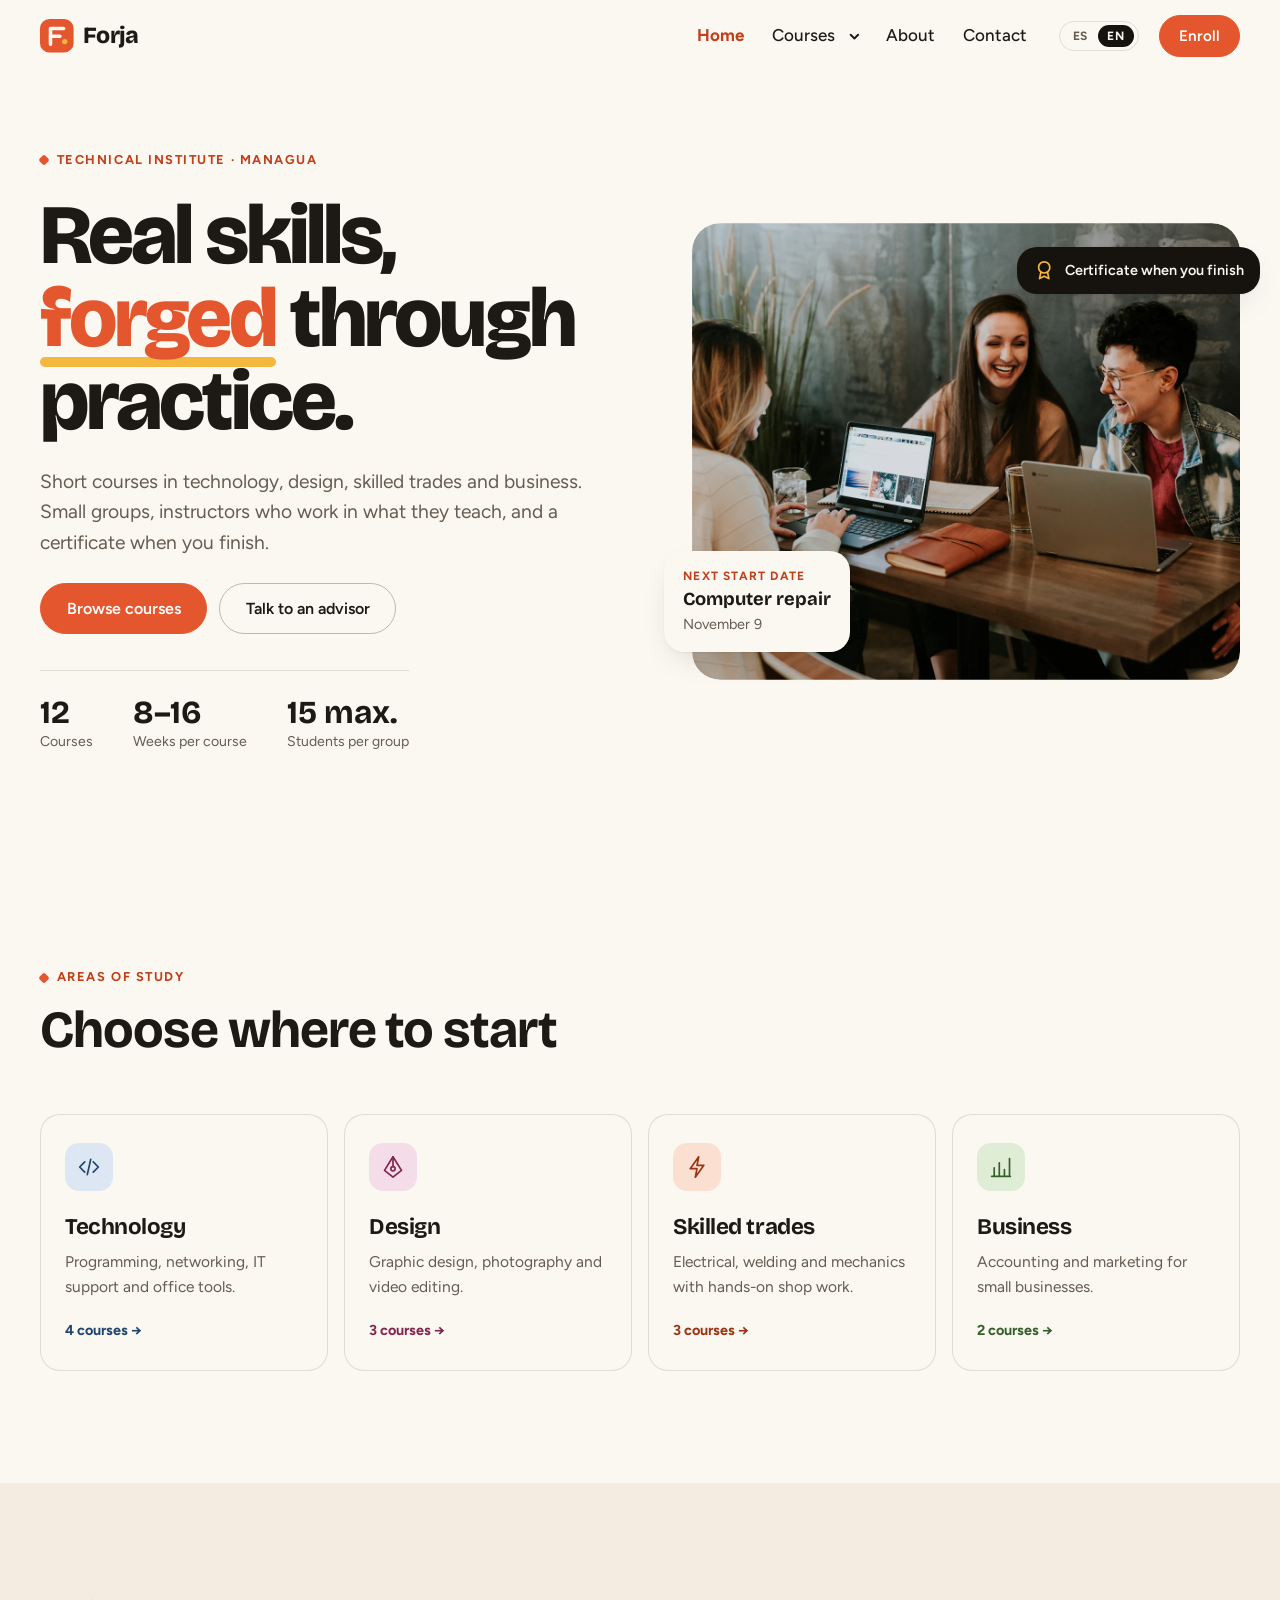
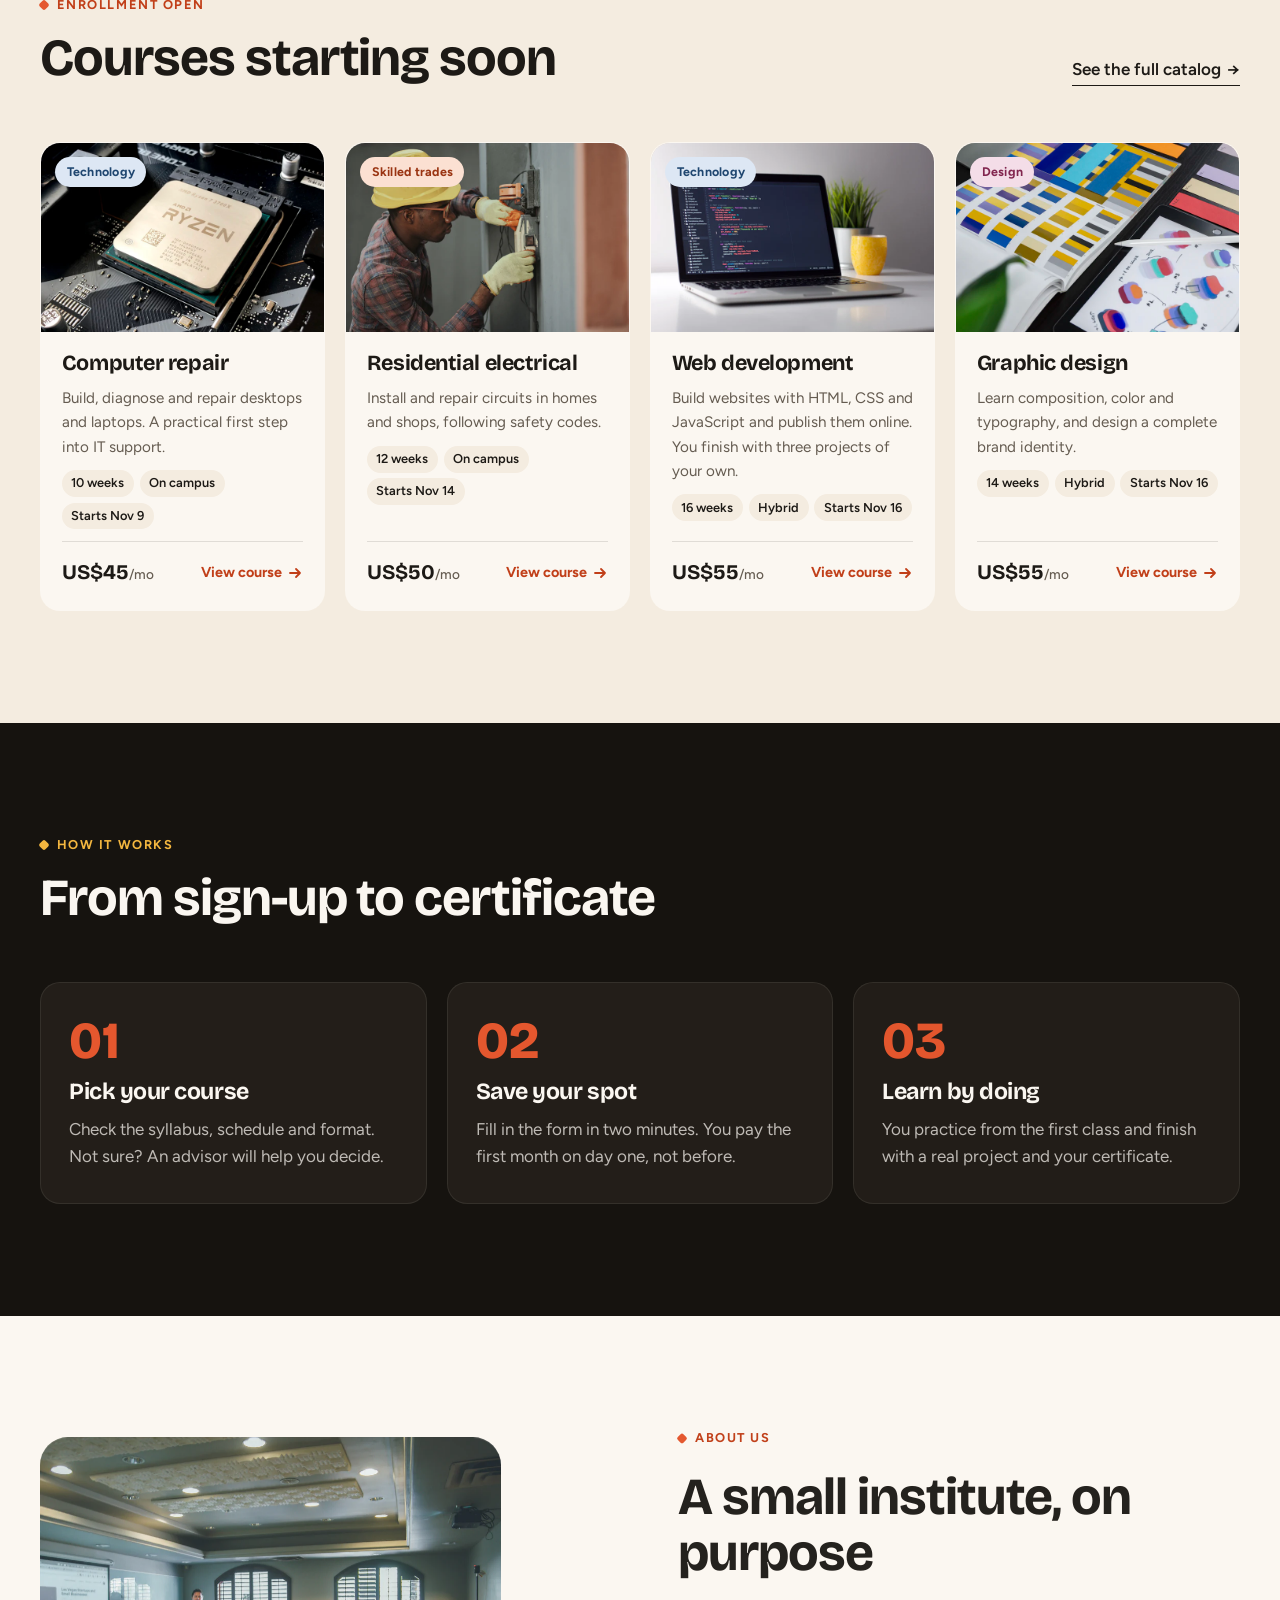
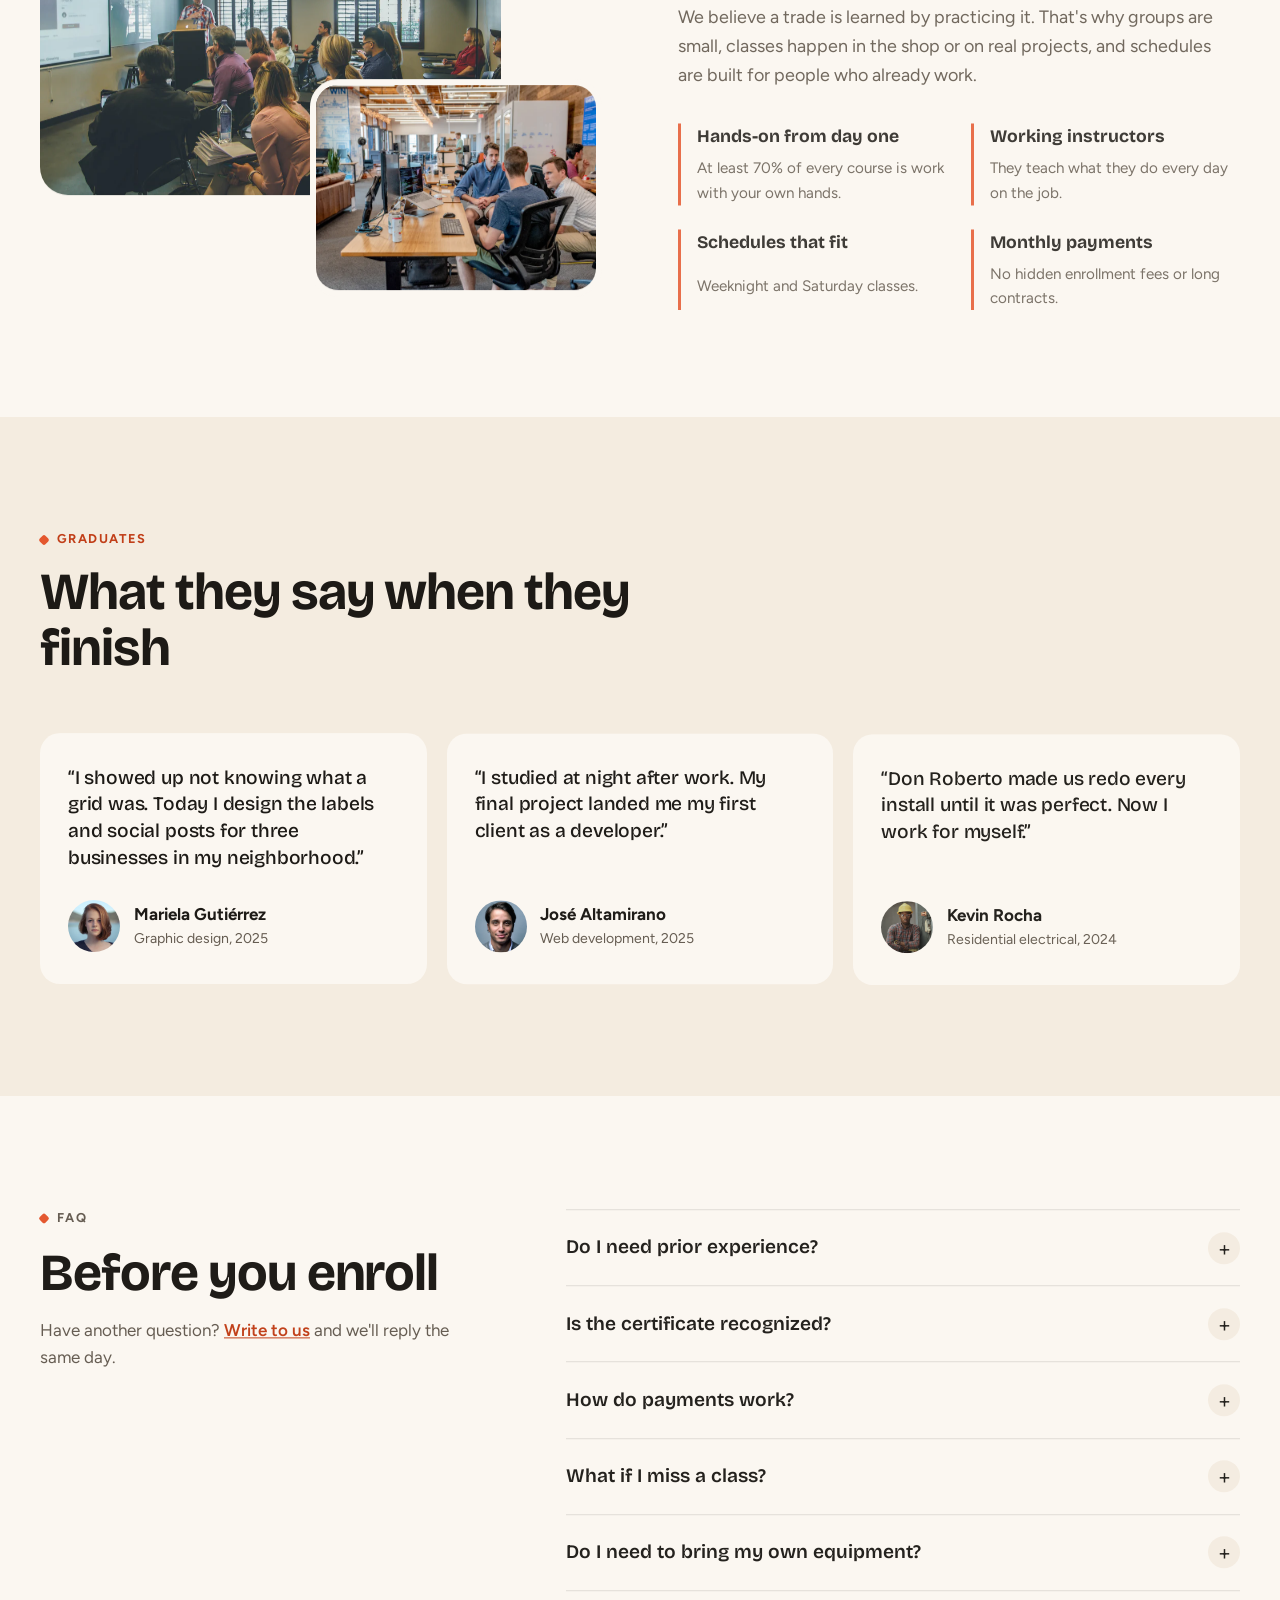
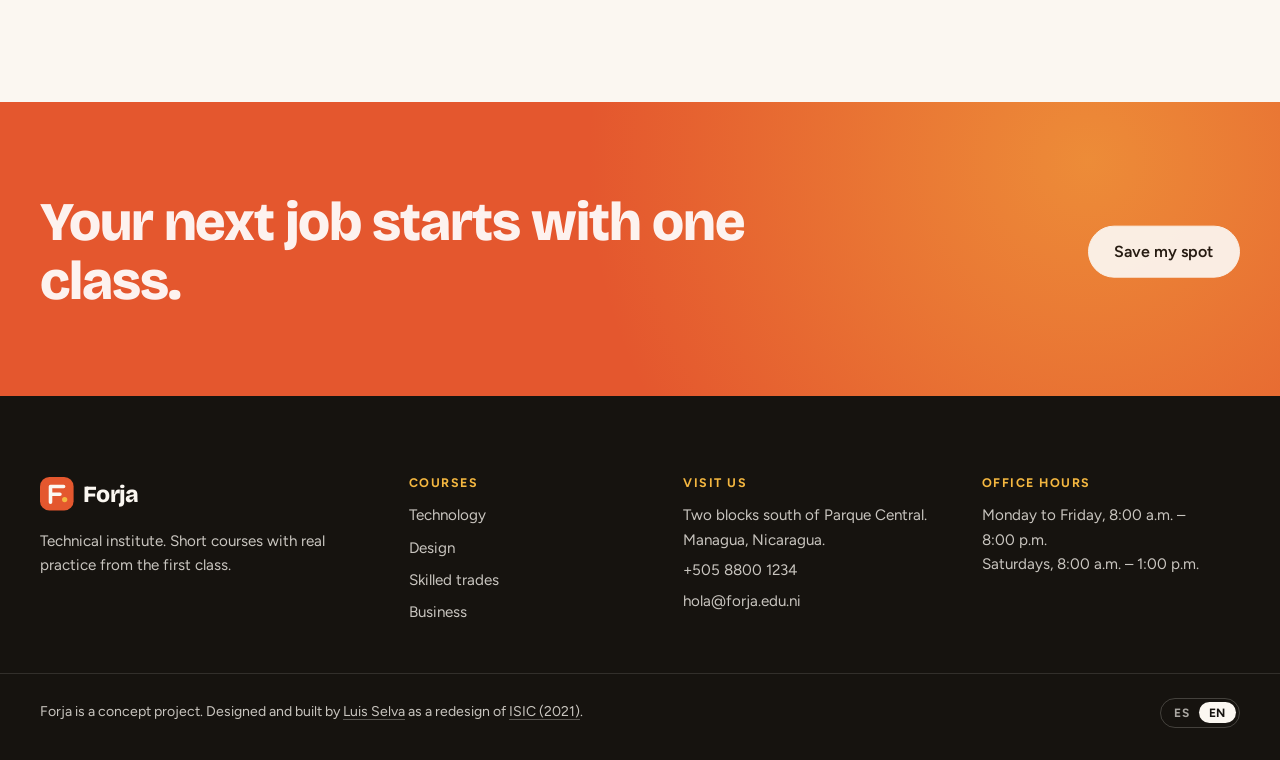
==== commit 5955124d: "Replace Forja's catalog filter with Finsweet Attributes list filter" ====
--- a/forja/index.html
+++ b/forja/index.html
@@ -49,10 +49,10 @@
                 </button>
                 <div class="areas-panel" id="areas-panel">
                   <ul>
-                    <li><a href="cursos.html?area=tecnologia"><strong data-i18n="area.tecnologia.name">Tecnología</strong><span data-i18n="area.tecnologia.blurb">Programación, redes, soporte y herramientas de oficina.</span></a></li>
-                    <li><a href="cursos.html?area=diseno"><strong data-i18n="area.diseno.name">Diseño</strong><span data-i18n="area.diseno.blurb">Diseño gráfico, fotografía y edición de video.</span></a></li>
-                    <li><a href="cursos.html?area=oficios"><strong data-i18n="area.oficios.name">Oficios técnicos</strong><span data-i18n="area.oficios.blurb">Electricidad, soldadura y mecánica con práctica en taller.</span></a></li>
-                    <li><a href="cursos.html?area=administracion"><strong data-i18n="area.administracion.name">Administración</strong><span data-i18n="area.administracion.blurb">Contabilidad y marketing para negocios pequeños.</span></a></li>
+                    <li><a href="cursos.html?area_equal=tecnologia"><strong data-i18n="area.tecnologia.name">Tecnología</strong><span data-i18n="area.tecnologia.blurb">Programación, redes, soporte y herramientas de oficina.</span></a></li>
+                    <li><a href="cursos.html?area_equal=diseno"><strong data-i18n="area.diseno.name">Diseño</strong><span data-i18n="area.diseno.blurb">Diseño gráfico, fotografía y edición de video.</span></a></li>
+                    <li><a href="cursos.html?area_equal=oficios"><strong data-i18n="area.oficios.name">Oficios técnicos</strong><span data-i18n="area.oficios.blurb">Electricidad, soldadura y mecánica con práctica en taller.</span></a></li>
+                    <li><a href="cursos.html?area_equal=administracion"><strong data-i18n="area.administracion.name">Administración</strong><span data-i18n="area.administracion.blurb">Contabilidad y marketing para negocios pequeños.</span></a></li>
                   </ul>
                   <a class="areas-panel__all" href="cursos.html" data-i18n="nav.allCourses">Ver todos los cursos</a>
                 </div>
@@ -115,25 +115,25 @@
           <ul class="areas" data-reveal-group>
             <li class="area-card area-card--tecnologia" data-reveal>
               <svg class="area-card__icon" viewBox="0 0 32 32" aria-hidden="true"><path d="m11 10-6 6 6 6M21 10l6 6-6 6M18 7l-4 18" /></svg>
-              <h3><a href="cursos.html?area=tecnologia" data-i18n="area.tecnologia.name">Tecnología</a></h3>
+              <h3><a href="cursos.html?area_equal=tecnologia" data-i18n="area.tecnologia.name">Tecnología</a></h3>
               <p data-i18n="area.tecnologia.blurb">Programación, redes, soporte y herramientas de oficina.</p>
               <span class="area-card__count" data-area-count="tecnologia">4 cursos</span>
             </li>
             <li class="area-card area-card--diseno" data-reveal>
               <svg class="area-card__icon" viewBox="0 0 32 32" aria-hidden="true"><path d="M16 4 6 20l10 8 10-8L16 4Z" /><circle cx="16" cy="18" r="2.5" /><path d="M16 4v11.5" /></svg>
-              <h3><a href="cursos.html?area=diseno" data-i18n="area.diseno.name">Diseño</a></h3>
+              <h3><a href="cursos.html?area_equal=diseno" data-i18n="area.diseno.name">Diseño</a></h3>
               <p data-i18n="area.diseno.blurb">Diseño gráfico, fotografía y edición de video.</p>
               <span class="area-card__count" data-area-count="diseno">3 cursos</span>
             </li>
             <li class="area-card area-card--oficios" data-reveal>
               <svg class="area-card__icon" viewBox="0 0 32 32" aria-hidden="true"><path d="M18 4 8 18h8l-2 10 10-14h-8l2-10Z" /></svg>
-              <h3><a href="cursos.html?area=oficios" data-i18n="area.oficios.name">Oficios técnicos</a></h3>
+              <h3><a href="cursos.html?area_equal=oficios" data-i18n="area.oficios.name">Oficios técnicos</a></h3>
               <p data-i18n="area.oficios.blurb">Electricidad, soldadura y mecánica con práctica en taller.</p>
               <span class="area-card__count" data-area-count="oficios">3 cursos</span>
             </li>
             <li class="area-card area-card--administracion" data-reveal>
               <svg class="area-card__icon" viewBox="0 0 32 32" aria-hidden="true"><path d="M5 27h22M8 27V17M14 27V11M20 27v-8M26 27V6" /></svg>
-              <h3><a href="cursos.html?area=administracion" data-i18n="area.administracion.name">Administración</a></h3>
+              <h3><a href="cursos.html?area_equal=administracion" data-i18n="area.administracion.name">Administración</a></h3>
               <p data-i18n="area.administracion.blurb">Contabilidad y marketing para negocios pequeños.</p>
               <span class="area-card__count" data-area-count="administracion">2 cursos</span>
             </li>
@@ -298,10 +298,10 @@
         <nav aria-label="Cursos" data-i18n-aria="footer.coursesLabel">
           <h2 class="site-footer__title" data-i18n="nav.courses">Cursos</h2>
           <ul>
-            <li><a href="cursos.html?area=tecnologia" data-i18n="area.tecnologia.name">Tecnología</a></li>
-            <li><a href="cursos.html?area=diseno" data-i18n="area.diseno.name">Diseño</a></li>
-            <li><a href="cursos.html?area=oficios" data-i18n="area.oficios.name">Oficios técnicos</a></li>
-            <li><a href="cursos.html?area=administracion" data-i18n="area.administracion.name">Administración</a></li>
+            <li><a href="cursos.html?area_equal=tecnologia" data-i18n="area.tecnologia.name">Tecnología</a></li>
+            <li><a href="cursos.html?area_equal=diseno" data-i18n="area.diseno.name">Diseño</a></li>
+            <li><a href="cursos.html?area_equal=oficios" data-i18n="area.oficios.name">Oficios técnicos</a></li>
+            <li><a href="cursos.html?area_equal=administracion" data-i18n="area.administracion.name">Administración</a></li>
           </ul>
         </nav>
         <div>
--- a/forja/css/forja.css
+++ b/forja/css/forja.css
@@ -1552,6 +1552,10 @@
   display: flex;
   flex-wrap: wrap;
   gap: 0.4rem;
+  min-width: 0;
+  margin: 0;
+  padding: 0;
+  border: 0;
 }
 
 .chip {
@@ -1572,10 +1576,19 @@
   border-color: var(--ink);
 }
 
-.chip[aria-pressed="true"] {
+.chip:has(input:checked) {
   background: var(--coal);
   border-color: var(--coal);
   color: var(--paper);
+}
+
+.chip:has(input:focus-visible) {
+  outline: 2.5px solid var(--ember);
+  outline-offset: 3px;
+}
+
+.chip.is-list-emptyfacet {
+  opacity: 0.45;
 }
 
 .chip__count {
@@ -1588,7 +1601,7 @@
   text-align: center;
 }
 
-.chip[aria-pressed="true"] .chip__count {
+.chip:has(input:checked) .chip__count {
   background: rgba(251, 247, 241, 0.16);
   color: var(--paper);
 }
@@ -1655,10 +1668,6 @@
   text-align: center;
 }
 
-.empty[hidden] {
-  display: none;
-}
-
 .empty svg {
   width: 3.5rem;
   fill: none;
@@ -1674,6 +1683,27 @@
 .empty p {
   max-width: 28rem;
   color: var(--muted);
+}
+
+/* Finsweet list animations: the grid fades out while filtering, then cards rise back in. */
+.course-grid[fs-list-element="list"] {
+  transition: opacity 0.2s ease;
+}
+
+.course-grid.is-list-filtering {
+  opacity: 0;
+}
+
+.course-grid .course-card {
+  transition:
+    opacity 0.45s ease,
+    transform 0.45s cubic-bezier(0.22, 1, 0.36, 1),
+    box-shadow 0.3s ease;
+}
+
+.course-grid .course-card.is-list-starting {
+  opacity: 0;
+  transform: translateY(18px) scale(0.97);
 }
 
 /* Course detail */
